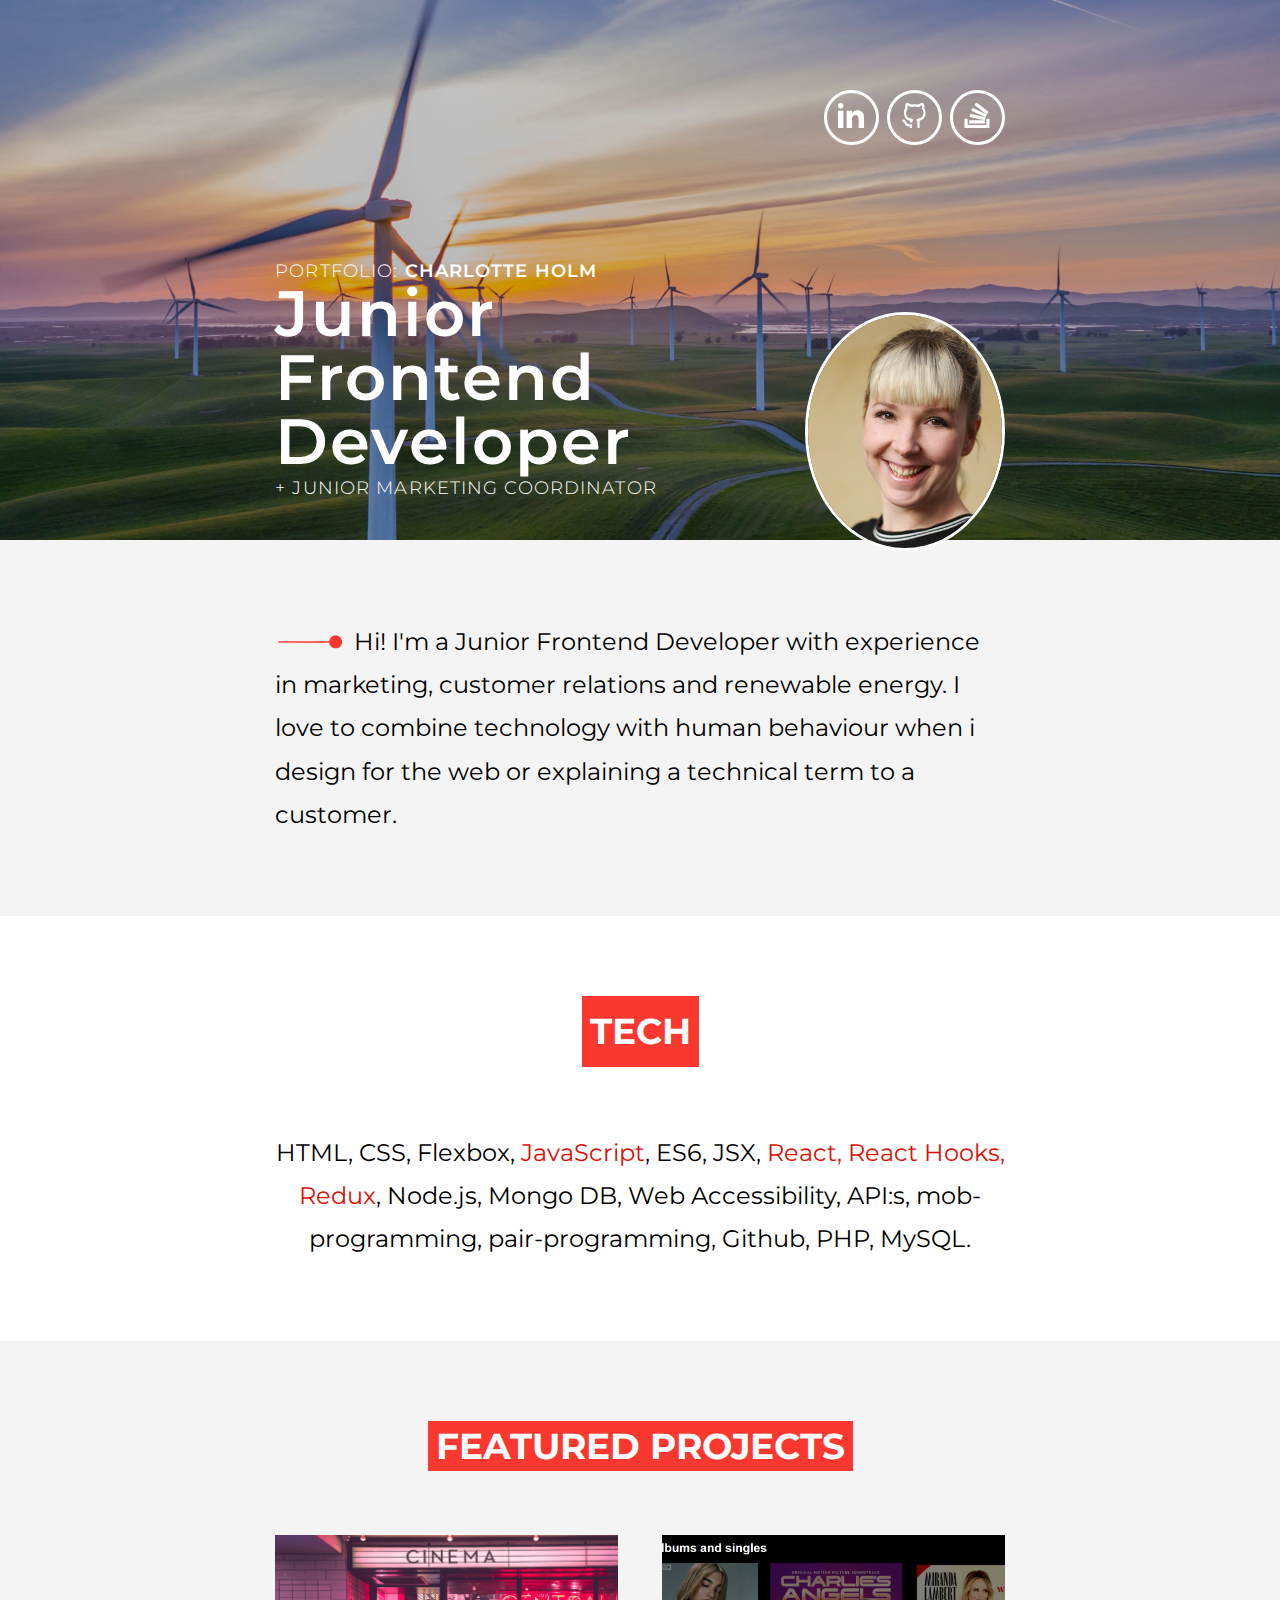
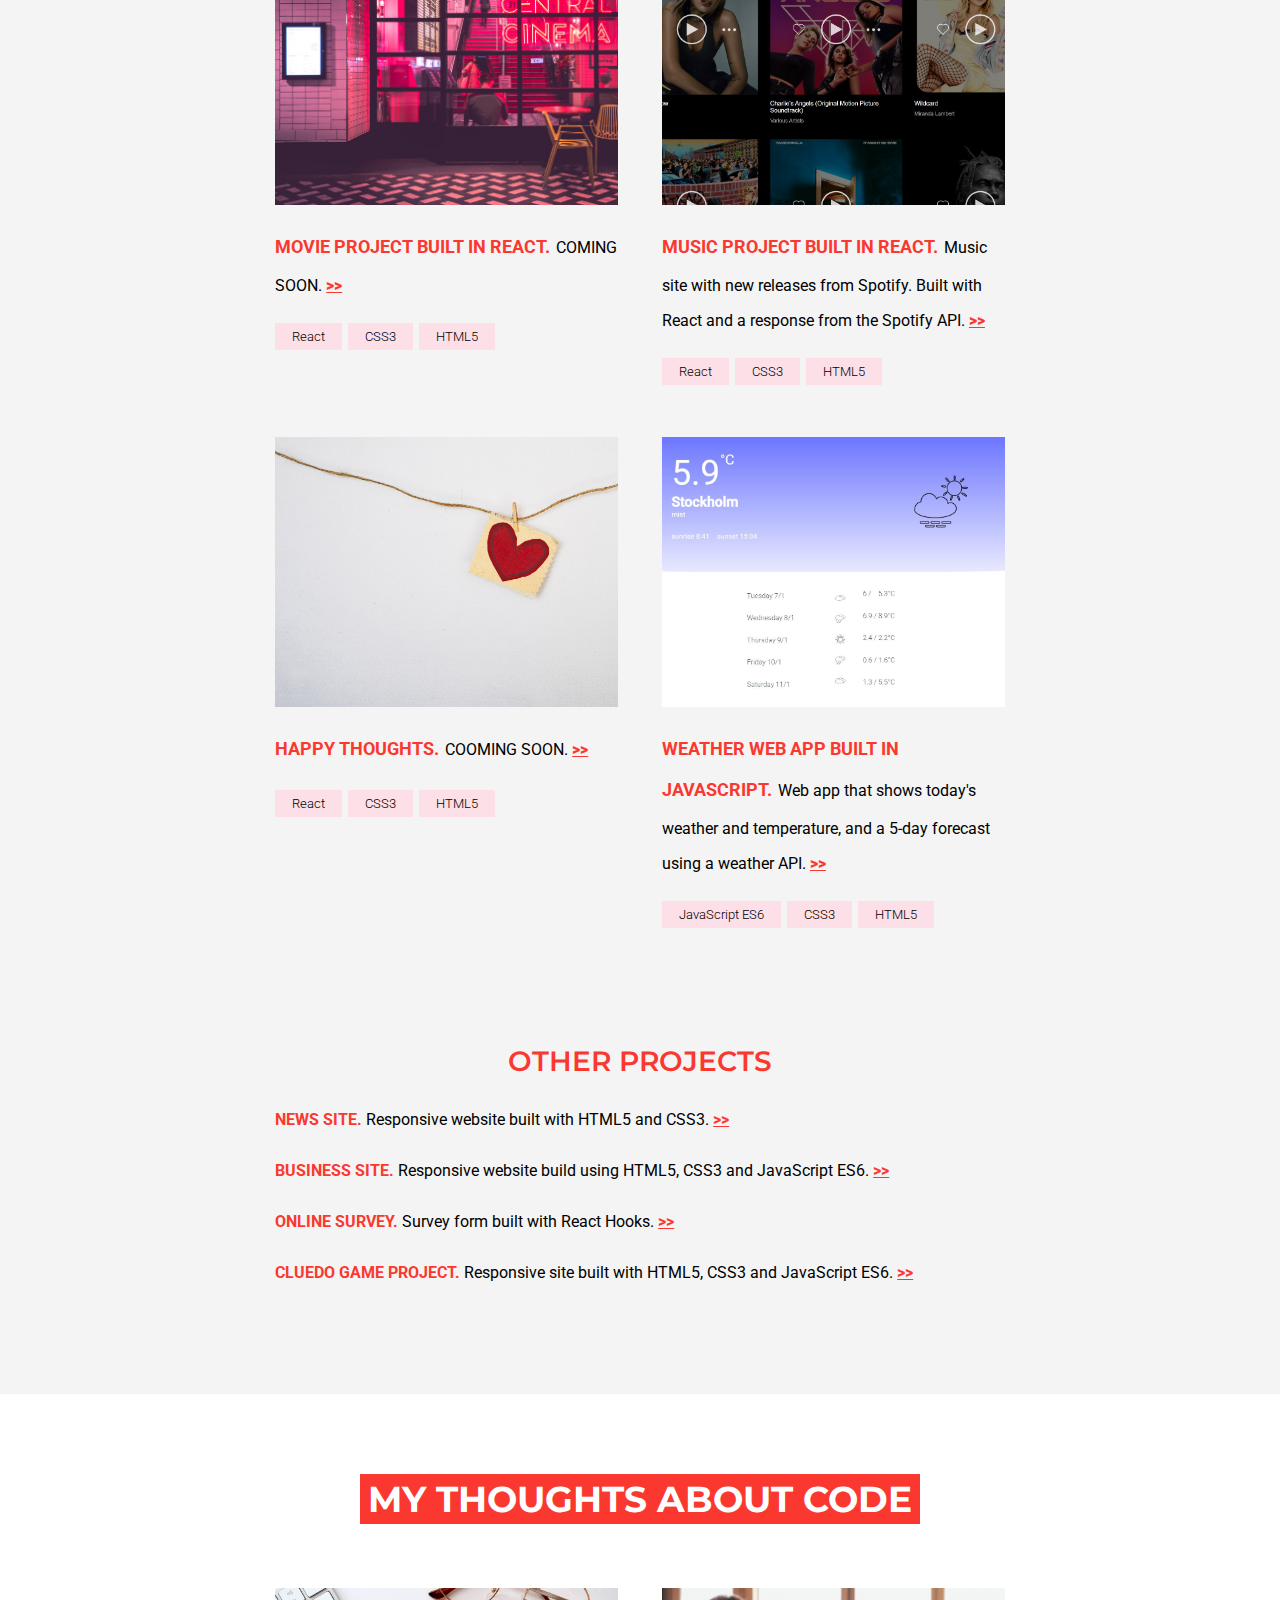
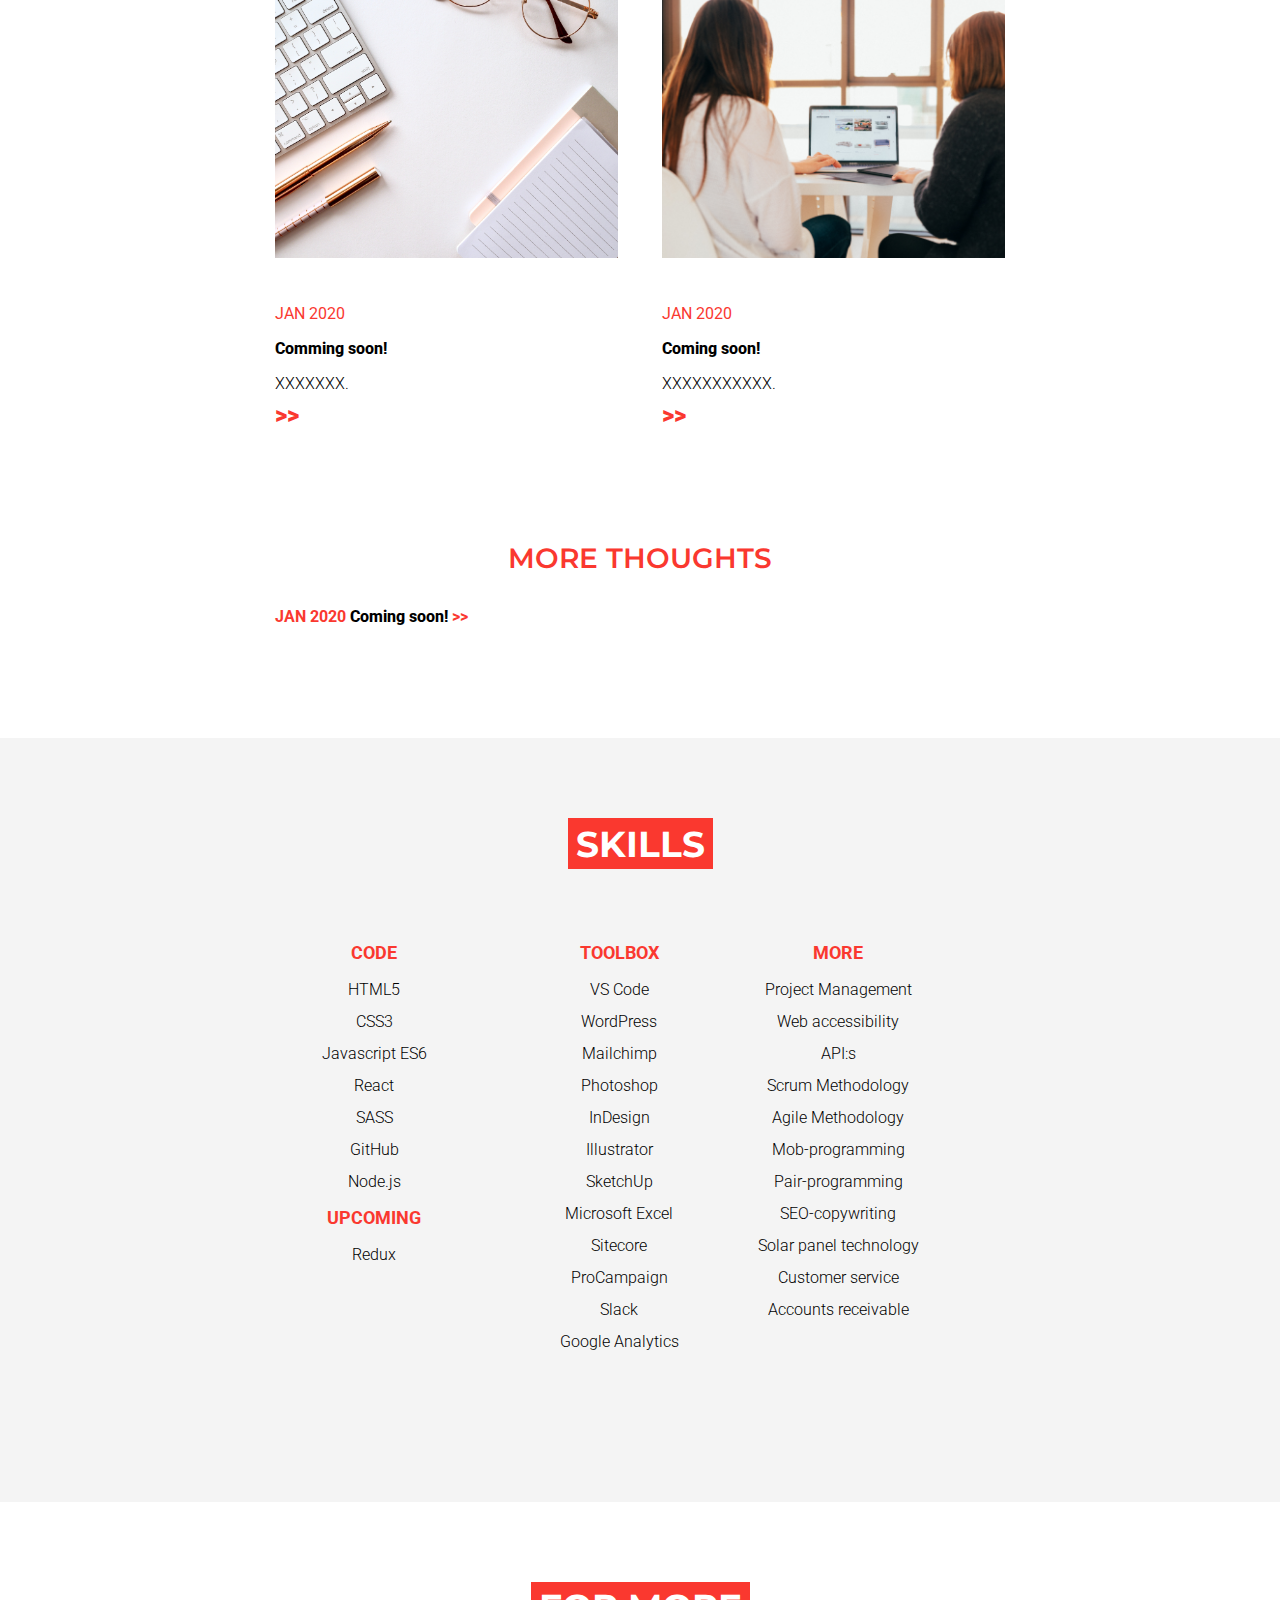
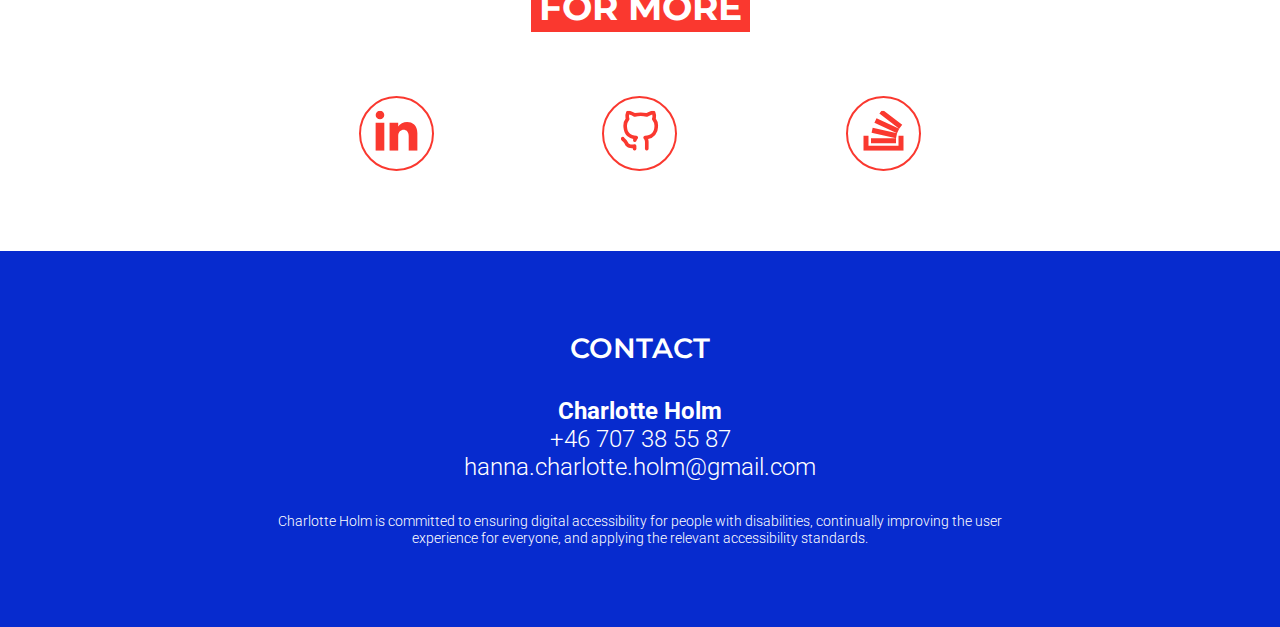
==== code/index.html @ 5b32e606 "Fixed problem with netlify" ====
<!DOCTYPE html>
<html lang="en">

<head>
  <meta charset="UTF-8">
  <meta name="viewport" content="width=device-width, initial-scale=1.0">
  <meta http-equiv="X-UA-Compatible" content="ie=edge">
  <link
    href="https://fonts.googleapis.com/css?family=Montserrat:300,400,500,600,800,900%7CRoboto:300,500,700,900&display=swap"
    rel="stylesheet">
  <link rel="stylesheet" href="style.css">
  <title>Portfolio - Charlotte Holm</title>
</head>

<body>
  <main>
    <header>
      <div class="header_container">
        <div class="links">
          <a href="https://www.linkedin.com/in/charlotte-holm-839053171/" aria-labelledby="linkedin"><svg
              xmlns="http://www.w3.org/2000/svg" width="31.49" height="30.178" viewBox="0 0 31.49 30.178">
              <defs>
                <style>
                  .white {
                    fill: #fff;
                  }
                </style>
              </defs>
              <path class="white"
                d="M6.534,4.28A3.254,3.254,0,1,1,3.28,1,3.267,3.267,0,0,1,6.534,4.28Zm.026,5.9H0V31.178H6.561Zm10.473,0H10.515V31.178h6.52V20.158c0-6.128,7.911-6.629,7.911,0v11.02H31.49V17.885c0-10.339-11.707-9.963-14.457-4.873V10.185Z"
                transform="translate(0 -1)" />
            </svg></a>
          <a href="https://github.com/HannaCharlotteHolm" aria-labelledby="github"><svg xmlns="http://www.w3.org/2000/svg"
              width="35.082" height="37.748" viewBox="0 0 35.082 37.748">
              <defs>
                <style>
                  .white {
                    fill: #fff;
                  }
                </style>
              </defs>
              <path class="white"
                d="M16.166,34.457A1.715,1.715,0,0,0,14.14,32.77c-2.246.412-5.081.474-5.835-1.643a9.79,9.79,0,0,0-3.151-4.143,2.059,2.059,0,0,1-.286-.188,1.715,1.715,0,0,0-1.6-1.107H3.264A1.715,1.715,0,0,0,1.549,27.4c-.007,1.4,1.391,2.295,1.958,2.6a7.618,7.618,0,0,1,1.585,2.332c.625,1.756,2.441,4.419,7.66,4.076,0,.06,0,.117,0,.169l.008.459a1.715,1.715,0,1,0,3.431,0l-.008-.546C16.178,36.159,16.166,35.688,16.166,34.457ZM34.464,8.51c.054-.214.108-.452.155-.72a10.769,10.769,0,0,0-.7-5.649,1.719,1.719,0,0,0-1.056-1C32.252.94,30,.535,25.685,3.29a23.791,23.791,0,0,0-10.9,0C10.492.575,8.249.943,7.644,1.138a1.711,1.711,0,0,0-1.083,1A10.807,10.807,0,0,0,5.869,7.9c.042.219.087.422.134.608A10.754,10.754,0,0,0,3.85,15.073a14.446,14.446,0,0,0,.073,1.581c.573,7.9,5.719,10.265,9.3,11.08-.075.214-.142.444-.2.687a1.716,1.716,0,1,0,3.332.821,2.879,2.879,0,0,1,.8-1.506,1.714,1.714,0,0,0-.936-2.994c-5.925-.677-8.5-3.091-8.884-8.4a11.34,11.34,0,0,1-.058-1.266A7.3,7.3,0,0,1,8.858,10.42a5.184,5.184,0,0,1,.336-.4,1.715,1.715,0,0,0,.322-1.757,5.811,5.811,0,0,1-.266-.953,7.022,7.022,0,0,1,.135-2.771,12.938,12.938,0,0,1,4.143,2.024,1.73,1.73,0,0,0,1.42.228,20.2,20.2,0,0,1,10.589,0,1.725,1.725,0,0,0,1.425-.236,12.989,12.989,0,0,1,4.126-2.042,6.93,6.93,0,0,1,.15,2.707,5.5,5.5,0,0,1-.29,1.042,1.715,1.715,0,0,0,.322,1.757c.132.149.265.31.384.461a7.07,7.07,0,0,1,1.547,4.59,12.073,12.073,0,0,1-.064,1.333c-.378,5.242-2.96,7.657-8.913,8.336a1.715,1.715,0,0,0-.936,3,2.8,2.8,0,0,1,.8,1.558,5.25,5.25,0,0,1,.158,1.405v4c-.017,1.111-.017,1.943-.017,2.325a1.715,1.715,0,1,0,3.431,0c0-.372,0-1.188.017-2.3V30.7a8.374,8.374,0,0,0-.266-2.25,7.3,7.3,0,0,0-.2-.714,11.171,11.171,0,0,0,9.341-11.019,14.917,14.917,0,0,0,.079-1.645A10.516,10.516,0,0,0,34.464,8.51Z"
                transform="translate(-1.549 -0.997)" />
            </svg></a>
          <a href="https://stackexchange.com/users/16780322/charlotte-holm" aria-labelledby="stack"><svg
              xmlns="http://www.w3.org/2000/svg" width="38.889" height="38.889" viewBox="0 0 38.889 38.889">
              <defs>
                <style>
                  .white {
                    fill: #fff;
                  }
                </style>
              </defs>
              <g transform="translate(-10 -10)">
                <path class="white"
                  d="M48.889,34.305V48.889H10V34.305h4.861v9.722H44.028V34.305Zm-31.6,2.433H41.6V41.6H17.294Zm.571-5.262,1.052-4.746,23.73,5.258L41.6,36.734Zm2.754-9.758,2.056-4.4L44.7,27.583l-2.056,4.4Zm27.043,2.008L44.7,27.583,25.421,12.79,27.559,10h2.21Z" />
              </g>
            </svg></a>
        </div>
        <div class="personal_data">
          <div class="personal_data_info">
            <p>Portfolio: <span>Charlotte Holm</span></p>
            <h1>Junior Frontend Developer</h1>
            <p>+ Junior Marketing Coordinator</p>
          </div>
          <img class="profile_image" src="Images/charlotte_profile.jpg" alt="Photo of Charlotte Holm">
        </div>
      </div>
    </header>
    <section class="about_me">
      <div class="about_me_div">
        <p><img src="Images/line-cropped.png" class="icon_line" alt="line before introduction"> Hi! I'm a Junior Frontend Developer with experience in marketing, customer relations and renewable energy. I love to combine technology with human behaviour when i design for the web or explaining a technical term to a customer.
        </p>
      </div>
    </section>
    <section class="tech">
      <div class="tech_div">
        <h2>Tech</h2>
        <p>HTML, CSS, Flexbox,<span> JavaScript</span>, ES6, JSX, <span>React, React Hooks, Redux</span>, Node.js, Mongo DB, Web Accessibility, API:s, mob-programming, pair-programming, Github, PHP, MySQL.</p>
      </div>
    </section>
    <section class="featured_projects">
      <div class="featured_projects_div">
        <h2>Featured Projects</h2>
        <div class="projects_flex">
          <div class="flex_container">
            <img src="Images/movies.jpg" alt="Movie project image" class="featured_img">
            <h4 id="featured_1">MOVIE PROJECT BUILT IN REACT.</h4>
            <p>COMING SOON. <a
                href="https://github.com/HannaCharlotteHolm?tab=repositories" aria-describedby="featured_1"
                target="_blank">>></a>
            </p>
            <div class="featured_projects_tags">
              <p>React</p>
              <p>CSS3</p>
              <p>HTML5</p>
            </div>
          </div>
          <div class="flex_container">
            <img src="Images/music.JPG" alt="Music project image" class="featured_img">
            <h4 id="featured_2">MUSIC PROJECT BUILT IN REACT.</h4>
            <p>Music site with new releases from Spotify. Built with React and a response from the Spotify API. <a
                href="https://github.com/HannaCharlotteHolm/project-music-releases" aria-describedby="featured_2"
                target="_blank">>></a>
            </p>
            <div class="featured_projects_tags">
              <p>React</p>
              <p>CSS3</p>
              <p>HTML5</p>
            </div>
          </div>
          <div class="flex_container">
            <img src="Images/happy.jpg" alt="Happy Thoughts project image" class="featured_img">
            <h4 id="featured_3">HAPPY THOUGHTS.</h4>
            <p>COOMING SOON. <a
                href="https://github.com/HannaCharlotteHolm?tab=repositories" aria-describedby="featured_3"
                target="_blank">>></a>
            </p>
            <div class="featured_projects_tags">
              <p>React</p>
              <p>CSS3</p>
              <p>HTML5</p>
            </div>
          </div>
          <div class="flex_container">
            <img src="Images/weather.JPG" alt="Weather web app image" class="featured_img">
            <h4 id="featured_4">WEATHER WEB APP BUILT IN JAVASCRIPT.</h4>
            <p>Web app that shows today's weather and temperature, and a 5-day forecast using a weather API. <a
                href="https://github.com/HannaCharlotteHolm/project-weather-app" aria-describedby="featured_4"
                target="_blank">>></a>
            </p>
            <div class="featured_projects_tags">
              <p>JavaScript ES6</p>
              <p>CSS3</p>
              <p>HTML5</p>
            </div>
          </div>
        </div>
        <h3>Other Projects</h3>
        <p class="other_projects_paragraph" id="other_projects_1"><span>NEWS SITE.</span> Responsive website built with
          HTML5 and CSS3. <a href="https://github.com/HannaCharlotteHolm/project-2" aria-describedby="other_projects_1"
            target="_blank">>></a></p>
        <p class="other_projects_paragraph" id="other_projects_2"><span>BUSINESS SITE.</span> Responsive website build
          using HTML5, CSS3 and JavaScript ES6. <a href="https://github.com/HannaCharlotteHolm/project-3"
            aria-describedby="other_projects_2" target="_blank">>></a>
        </p>
        <p class="other_projects_paragraph" id="other_projects_3"><span>ONLINE SURVEY.</span> Survey form built with
          React Hooks. <a href="https://github.com/HannaCharlotteHolm/project-survey" aria-describedby="other_projects_3"
            target="_blank">>></a></p>
        <p class="other_projects_paragraph" id="other_projects_4"><span>CLUEDO GAME PROJECT.</span> Responsive site
          built with HTML5, CSS3 and JavaScript ES6. <a href="https://github.com/HannaCharlotteHolm/project-cluedo"
            aria-describedby="other_projects_4" target="_blank">>></a></p>
      </div>
    </section>
    <section class="my_thoughts">
      <div class="my_thoughts_div">
        <h2>My thoughts <span>about code</span></h2>
        <div class="projects_flex">
          <div class="flex_container">
            <img src="Images/article1.jpg" alt="Computer and notebook" class="thoughts_img">
            <p class="date">JAN 2020</p>
            <p class="title" id="more">Comming soon!</p>
            <p class="text">XXXXXXX.</p>
            <a href="https://www.linkedin.com/in/charlotte-holm-839053171/detail/recent-activity/shares/"
              aria-describedby="more" target="_blank">>></a>
          </div>
          <div class="flex_container">
            <img src="Images/article2.jpg" alt="Two people pair programming" class="thoughts_img">
            <p class="date">JAN 2020</p>
            <p class="title" id="more2">Coming soon!
              <p class="text">XXXXXXXXXXX.</p>
              <a href="https://www.linkedin.com/in/charlotte-holm-839053171/detail/recent-activity/shares/"
                aria-describedby="more2" target="_blank">>></a>
          </div>
        </div>
        <h3>More Thoughts</h3>
        <p class="other_projects_paragraph more_thoughts_p" id="more_thoughts_1"><span>JAN 2020</span> Coming soon! <a
            href="#"
            aria-haspopup="true" aria-describedby="more_thoughts_1" target="_blank">>></a></p>
      </div>
    </section>
    <section class="skills">
      <div class="skills_div">
        <h2>Skills</h2>
        <div class="skills_flex_container">
          <div class="skills_flex_container_left">
            <div>
              <h4>
                Code
              </h4>
              <p>HTML5</p>
              <p>CSS3</p>
              <p>Javascript ES6</p>
              <p>React</p>
              <p>SASS</p>
              <p>GitHub</p>
              <p>Node.js</p>
            </div>
            <div>
              <h4>
                Upcoming
              </h4>
              <p>Redux</p>
            </div>
          </div>
          <div class="skills_flex_container_right">
            <div class="skills_third_column">
              <h4>
                Toolbox
              </h4>
              <p>VS Code</p>
              <p>WordPress</p>
              <p>Mailchimp</p>
              <p>Photoshop</p>
              <p>InDesign</p>
              <p>Illustrator</p>
              <p>SketchUp</p>
              <p>Microsoft Excel</p>
              <p>Sitecore</p>
              <p>ProCampaign</p>
              <p>Slack</p>
              <p>Google Analytics</p>
            </div>

            <div>
              <h4>
                More
              </h4>
              <p>Project Management</p>
              <p>Web accessibility</p>
              <p>API:s</p>
              <p>Scrum Methodology</p>
              <p>Agile Methodology</p>
              <p>Mob-programming</p>
              <p>Pair-programming</p>
              <p>SEO-copywriting</p>
              <p>Solar panel technology</p>
              <p>Customer service</p>
              <p>Accounts receivable</p>
            </div>
          </div>
        </div>
      </div>
    </section>
    <section class="for_more">
      <div class="for_more_div">
        <h2>For more</h2>
        <div class="for_me_links">
          <a href="https://www.linkedin.com/in/charlotte-holm-839053171/" aria-labelledby="linkedin"><svg
              class="for_me_svg" xmlns="http://www.w3.org/2000/svg" width="31.49" height="30.178"
              viewBox="0 0 31.49 30.178">
              <defs>
                <style>
                  .a {
                    fill: #fa382f;
                  }
                </style>
              </defs>
              <path class="a"
                d="M6.534,4.28A3.254,3.254,0,1,1,3.28,1,3.267,3.267,0,0,1,6.534,4.28Zm.026,5.9H0V31.178H6.561Zm10.473,0H10.515V31.178h6.52V20.158c0-6.128,7.911-6.629,7.911,0v11.02H31.49V17.885c0-10.339-11.707-9.963-14.457-4.873V10.185Z"
                transform="translate(0 -1)" />
            </svg></a>
          <a href="https://github.com/HannaCharlotteHolm" aria-labelledby="github"><svg class="for_me_svg"
              xmlns="http://www.w3.org/2000/svg" width="35.082" height="37.748" viewBox="0 0 35.082 37.748">
              <defs>
                <style>
                  .a {
                    fill: #fa382f;
                  }
                </style>
              </defs>
              <path class="a"
                d="M16.166,34.457A1.715,1.715,0,0,0,14.14,32.77c-2.246.412-5.081.474-5.835-1.643a9.79,9.79,0,0,0-3.151-4.143,2.059,2.059,0,0,1-.286-.188,1.715,1.715,0,0,0-1.6-1.107H3.264A1.715,1.715,0,0,0,1.549,27.4c-.007,1.4,1.391,2.295,1.958,2.6a7.618,7.618,0,0,1,1.585,2.332c.625,1.756,2.441,4.419,7.66,4.076,0,.06,0,.117,0,.169l.008.459a1.715,1.715,0,1,0,3.431,0l-.008-.546C16.178,36.159,16.166,35.688,16.166,34.457ZM34.464,8.51c.054-.214.108-.452.155-.72a10.769,10.769,0,0,0-.7-5.649,1.719,1.719,0,0,0-1.056-1C32.252.94,30,.535,25.685,3.29a23.791,23.791,0,0,0-10.9,0C10.492.575,8.249.943,7.644,1.138a1.711,1.711,0,0,0-1.083,1A10.807,10.807,0,0,0,5.869,7.9c.042.219.087.422.134.608A10.754,10.754,0,0,0,3.85,15.073a14.446,14.446,0,0,0,.073,1.581c.573,7.9,5.719,10.265,9.3,11.08-.075.214-.142.444-.2.687a1.716,1.716,0,1,0,3.332.821,2.879,2.879,0,0,1,.8-1.506,1.714,1.714,0,0,0-.936-2.994c-5.925-.677-8.5-3.091-8.884-8.4a11.34,11.34,0,0,1-.058-1.266A7.3,7.3,0,0,1,8.858,10.42a5.184,5.184,0,0,1,.336-.4,1.715,1.715,0,0,0,.322-1.757,5.811,5.811,0,0,1-.266-.953,7.022,7.022,0,0,1,.135-2.771,12.938,12.938,0,0,1,4.143,2.024,1.73,1.73,0,0,0,1.42.228,20.2,20.2,0,0,1,10.589,0,1.725,1.725,0,0,0,1.425-.236,12.989,12.989,0,0,1,4.126-2.042,6.93,6.93,0,0,1,.15,2.707,5.5,5.5,0,0,1-.29,1.042,1.715,1.715,0,0,0,.322,1.757c.132.149.265.31.384.461a7.07,7.07,0,0,1,1.547,4.59,12.073,12.073,0,0,1-.064,1.333c-.378,5.242-2.96,7.657-8.913,8.336a1.715,1.715,0,0,0-.936,3,2.8,2.8,0,0,1,.8,1.558,5.25,5.25,0,0,1,.158,1.405v4c-.017,1.111-.017,1.943-.017,2.325a1.715,1.715,0,1,0,3.431,0c0-.372,0-1.188.017-2.3V30.7a8.374,8.374,0,0,0-.266-2.25,7.3,7.3,0,0,0-.2-.714,11.171,11.171,0,0,0,9.341-11.019,14.917,14.917,0,0,0,.079-1.645A10.516,10.516,0,0,0,34.464,8.51Z"
                transform="translate(-1.549 -0.997)" />
            </svg></a>
          <a href="https://stackexchange.com/users/16780322/charlotte-holm" aria-labelledby="stack"><svg
              class="for_me_svg" xmlns="http://www.w3.org/2000/svg" width="38.889" height="38.889"
              viewBox="0 0 38.889 38.889">
              <defs>
                <style>
                  .a {
                    fill: #fa382f;
                  }
                </style>
              </defs>
              <g transform="translate(-10 -10)">
                <path class="a"
                  d="M48.889,34.305V48.889H10V34.305h4.861v9.722H44.028V34.305Zm-31.6,2.433H41.6V41.6H17.294Zm.571-5.262,1.052-4.746,23.73,5.258L41.6,36.734Zm2.754-9.758,2.056-4.4L44.7,27.583l-2.056,4.4Zm27.043,2.008L44.7,27.583,25.421,12.79,27.559,10h2.21Z" />
              </g>
            </svg></a>
        </div>
      </div>
    </section>
    <section class="contact">
      <div class="contact_div">
        <h3>Contact</h3>
        <div class="contacts">
          <p>Charlotte Holm</p>
          <a href="tel:+46 707 38 55 87" aria-describedby="phone">+46 707 38 55 87</a>
          <a href="mailto:hanna.charlotte.holm@gmail.com" aria-describedby="email">hanna.charlotte.holm@gmail.com</a>
          <p>Charlotte Holm is committed to ensuring digital accessibility for people with disabilities,
            continually improving the user experience for everyone, and applying the relevant accessibility standards.
          </p>
        </div>
      </div>
    </section>
  </main>
  <div class="aria">
    <div id="linkedin">LinkedIn</div>
    <div id="stack">Stack Overflow</div>
    <div id="github">GitHub</div>
    <div id="phone">Call</div>
    <div id="email">Send an e-mail</div>
  </div>
</body>

</html>
---- code/style.css ----
/* MAIN SETTINGS */
* {
    -webkit-box-sizing: border-box;
    box-sizing: border-box;
    margin: 0;
    padding: 0;
  }
  
  body {
    font-size: 16px;
  }
  
  h1 {
    width: 60%;
    letter-spacing: 2px;
    line-height: 2rem;
    font-size: 2rem;
    padding-bottom: 0.3rem;
  }
  
  h2 {
    color: #fff;
    background: #fa382f;
    display: table;
    text-transform: uppercase;
    font-family: "Montserrat", sans-serif;
    padding: 0.2rem 0.5rem;
  }
  
  h2 span {
    display: none;
  }
  
  h2,
  h3 {
    margin: 0 auto;
    letter-spacing: 0;
  }
  
  h3 {
    font-weight: 600;
    font-family: "Montserrat", sans-serif;
    display: table;
    padding-bottom: 2rem;
  }
  
  h3,
  h4 {
    color: #fa382f;
    text-transform: uppercase;
  }
  
  h4 {
    font-family: "Roboto", sans-serif;
    font-size: 1.1rem;
    font-weight: 700;
    line-height: 41px;
    display: inline;
  }
  
  a:focus {
    border: solid 3px #db1006;
    outline: solid 3px #db1006;
  }
  
  /* MAIN CONTENT */
  main {
    margin: 0 auto;
  }
  
  .aria {
    display: none;
  }
  
  /* HEADER */
  
  header {
    background-image: -webkit-gradient(
        linear,
        left top,
        left bottom,
        from(rgba(0, 0, 0, 0.2)),
        to(rgba(0, 0, 0, 0.2))
      ),
      url(Images/header_image.jpg);
    background-image: linear-gradient(rgba(0, 0, 0, 0.2), rgba(0, 0, 0, 0.2)),
      url(Images/header_image.jpg);
    background-size: cover;
    background-position: center;
    height: 60vh;
    color: #fff;
    font-family: "Montserrat", sans-serif;
    padding: 0 2rem 0 2rem;
  }
  
  .header_container {
    width: 100%;
    height: 100%;
    display: -webkit-box;
    display: -ms-flexbox;
    display: flex;
    -webkit-box-orient: vertical;
    -webkit-box-direction: normal;
    -ms-flex-direction: column;
    flex-direction: column;
    -ms-flex-pack: distribute;
    justify-content: space-around;
  }
  
  .personal_data {
    display: -webkit-box;
    display: -ms-flexbox;
    display: flex;
    -webkit-box-orient: horizontal;
    -webkit-box-direction: normal;
    -ms-flex-direction: row;
    flex-direction: row;
    -webkit-box-pack: justify;
    -ms-flex-pack: justify;
    justify-content: space-between;
    margin-top: 2rem;
    -ms-flex-wrap: wrap;
    flex-wrap: wrap;
    font-family: "Montserrat", sans-serif;
    -ms-flex-item-align: center;
    align-self: center;
  }
  
  .personal_data h1 {
    font-weight: 600;
  }
  
  .personal_data p {
    text-transform: uppercase;
    font-size: 0.8rem;
    font-weight: 300;
    letter-spacing: 1.12px;
  }
  
  .personal_data span {
    font-weight: 600;
  }
  
  .links {
    display: -webkit-box;
    display: -ms-flexbox;
    display: flex;
    -webkit-box-pack: end;
    -ms-flex-pack: end;
    justify-content: flex-end;
    margin-top: 3rem;
  }
  
  .links a {
    width: 55px;
    height: 55px;
    border: 3px solid #fff;
    border-radius: 50%;
    display: inline-block;
    margin-left: 0.5rem;
    background: transparent;
  }
  
  svg {
    width: 30px;
    height: 30px;
    display: block;
    margin: 0 auto;
    padding-top: 5px;
    background: transparent;
    -webkit-transform: translateY(17%);
    transform: translateY(17%);
  }
  
  .profile_image {
    border-radius: 50%;
    border: 3px solid #fff;
    width: 150px;
    margin-left: auto;
    position: relative;
    bottom: -1.8rem;
    object-fit: cover;
  }
  
  /* ABOUT ME */
  
  .about_me,
  .tech {
    line-height: 1.8;
  }
  
  .about_me,
  .featured_projects,
  .skills,
  .contact {
    width: 100%;
    background: #f4f4f4;
    padding: 5rem 0;
  }
  
  .about_me_div,
  .tech_div,
  .featured_projects_div,
  .my_thoughts_div,
  .skills_div,
  .for_more_div,
  .contact_div {
    width: 85%;
    margin: 0 auto;
    font-family: "Montserrat", sans-serif;
    font-size: 1rem;
    font-weight: 400;
    background: #f4f4f4;
  }
  
  .icon_line {
    width: 20%;
  }
  
  /* TECH */
  
  .tech,
  .my_thoughts,
  .for_more,
  .contact {
    width: 100%;
    padding: 5rem 0;
  }
  
  .tech_div,
  .my_thoughts_div,
  .for_more_div {
    background: #fff;
    text-align: center;
  }
  
  .tech_div p {
    padding-top: 4rem;
  }
  
  .tech_div p span {
    color: #db1006;
  }
  
  /* PROJECTS */
  
  .projects_flex {
    display: -webkit-box;
    display: -ms-flexbox;
    display: flex;
    padding-top: 4rem;
    padding-bottom: 4rem;
    -webkit-box-orient: vertical;
    -webkit-box-direction: normal;
    -ms-flex-direction: column;
    flex-direction: column;
    -ms-flex-wrap: wrap;
    flex-wrap: wrap;
  }
  
  .flex_container {
    width: 100%;
    margin-bottom: 3rem;
    text-align: left;
    font-family: "Roboto", sans-serif;
  }
  
  .flex_container a {
    color: #fa382f;
    font-weight: 900;
  }
  
  .flex_container p {
    font-size: 1.1rem;
    line-height: 35px;
    display: inline;
  }
  
  .featured_img {
    width: 100%;
    height: 30vh;
    margin-bottom: 1rem;
    object-fit: cover;
  }
  
  .featured_projects_tags {
    margin-top: 1rem;
  }
  
  .featured_projects_tags p {
    background: #fddfe7;
    border: 1px solid #fddfe7;
    font-size: 0.5rem;
    font-weight: 300;
    padding: 0.2rem 0.8rem;
  }
  
  .other_projects_paragraph {
    font-size: 0.8rem;
    padding-bottom: 2rem;
    text-align: left;
    font-family: "Roboto", sans-serif;
  }
  
  .other_projects_paragraph span {
    font-family: "Roboto", sans-serif;
    font-weight: 700;
    color: #fa382f;
    text-transform: uppercase;
  }
  
  .other_projects_paragraph a {
    text-decoration: underline;
    color: #fa382f;
    font-weight: 700;
  }
  
  /* MY THOUGHTS */
  
  .my_thoughts_div p {
    display: block;
  }
  
  .my_thoughts_div a {
    text-decoration: none;
  }
  
  .date {
    font-weight: 400;
    color: #fa382f;
    padding-top: 2rem;
  }
  
  .title {
    font-weight: 800;
  }
  
  .text {
    font-weight: 300;
  }
  
  .more_thoughts_p {
    font-weight: 800;
  }
  
  .thoughts_img {
    width: 100%;
    height: 30vh;
    object-fit: cover;
  }
  
  /* SKILLS */
  
  .skills_flex_container {
    display: -webkit-box;
    display: -ms-flexbox;
    display: flex;
    -ms-flex-pack: distribute;
    justify-content: space-around;
    margin-top: 4rem;
    font-family: "Roboto", sans-serif;
    text-align: center;
    line-height: 2rem;
    font-weight: 300;
    width: 100%;
  }
  
  .skills_flex_container p {
    font-size: 1rem;
  }
  
  .skills_flex_container_left {
    display: -webkit-box;
    display: -ms-flexbox;
    display: flex;
    -webkit-box-orient: vertical;
    -webkit-box-direction: normal;
    -ms-flex-direction: column;
    flex-direction: column;
  }
  
  .skills_flex_container_right {
    width: 60%;
    display: -webkit-box;
    display: -ms-flexbox;
    display: flex;
    -webkit-box-orient: vertical;
    -webkit-box-direction: normal;
    -ms-flex-direction: column;
    flex-direction: column;
    -webkit-box-pack: justify;
    -ms-flex-pack: justify;
    justify-content: space-between;
  }
  
  .skills_third_column {
    margin-bottom: 4rem;
  }
  
  /* FOR ME */
  
  .for_me_links {
    display: -webkit-box;
    display: -ms-flexbox;
    display: flex;
    -ms-flex-pack: distribute;
    justify-content: space-around;
    -ms-flex-line-pack: center;
    align-content: center;
    margin-top: 4rem;
  }
  
  .for_me_links a {
    width: 75px;
    height: 75px;
    border: 2px solid #fa382f;
    border-radius: 50%;
    display: inline-block;
    text-align: center;
    background: transparent;
  }
  
  .for_me_svg {
    width: 45px;
    height: 45px;
    -webkit-transform: translateY(17%);
    transform: translateY(17%);
  }
  
  /* CONTACT */
  
  .contact {
    background: #072bce;
    color: #fff;
  }
  
  .contact h3 {
    color: #fff;
  }
  
  .contact_div {
    background: #072bce;
  }
  
  .contacts {
    text-align: center;
    font-family: "Roboto", sans-serif;
    font-weight: 300;
    text-decoration: none;
  }
  
  .contacts p {
    font-weight: 700;
  }
  
  .contacts p:last-child {
    font-weight: 300;
    font-size: 0.9rem;
    padding-top: 2rem;
  }
  
  .contacts a {
    color: #fff;
    text-decoration: none;
    display: block;
  }
  
  /*** MEDIA QUERIES***/
  
  @media (max-width: 400px) {
    .profile_image {
      height: 150px;
    }
  }
  
  @media (min-width: 550px) {
    .header_container {
      width: 70%;
      margin: 0 auto;
    }
  
    .about_me_div,
    .tech_div,
    .my_thoughts_div,
    .featured_projects_div,
    .skills_div,
    .for_more_div,
    .contact_div {
      width: 63%;
      margin: 0 auto;
    }
  }
  
  @media (min-width: 750px) {
    h1 {
      font-size: 3rem;
      line-height: 3rem;
    }
  
    .header_container {
      width: 60%;
      margin: 0 auto;
    }
  
    .profile_image {
      width: 150px;
      bottom: -2rem;
    }
  
    .personal_data {
      font-size: 1.5rem;
    }
  
    .personal_data p {
      font-size: 1.1rem;
    }
  
    .about_me_div,
    .tech_div,
    .featured_projects_div,
    .my_thoughts_div,
    .skills_div,
    .for_more_div,
    .contact_div {
      width: 57%;
      margin: 0 auto;
      font-size: 1.5rem;
    }
  
    .featured_projects_tags p {
      padding: 0.3rem 1rem;
    }
  
    .icon_line {
      width: 15%;
    }
  
    .other_projects_paragraph {
      font-size: 0.9rem;
    }
  }
  
  @media (min-width: 950px) {
    .projects_flex {
      -webkit-box-orient: horizontal;
      -webkit-box-direction: normal;
      -ms-flex-direction: row;
      flex-direction: row;
      -webkit-box-pack: justify;
      -ms-flex-pack: justify;
      justify-content: space-between;
    }
  
    .flex_container {
      width: 47%;
    }
  
    .flex_container p {
      font-size: 1rem;
    }
  
    .other_projects_paragraph {
      font-size: 1rem;
    }
  
    .featured_projects_tags p {
      padding: 0.3rem 1rem;
      font-size: 0.8rem;
    }
  
    .personal_data {
      font-size: 1.5rem;
      -ms-flex-wrap: nowrap;
      flex-wrap: nowrap;
    }
  
    .profile_image {
      width: 200px;
      bottom: -3rem;
    }
  
    .skills_flex_container_right {
      display: -webkit-box;
      display: -ms-flexbox;
      display: flex;
      -webkit-box-orient: horizontal;
      -webkit-box-direction: normal;
      -ms-flex-direction: row;
      flex-direction: row;
      -ms-flex-pack: distribute;
      justify-content: space-around;
    }
  }
  
  @media (min-width: 1200px) {
    h1 {
      font-size: 4rem;
      line-height: 4rem;
    }
  
    h2 span {
      display: inline;
    }
  
    .icon_line {
      width: 10%;
    }
  }
  
  @media (min-width: 1750px) {
    .about_me_div,
    .tech_div,
    .featured_projects_div,
    .my_thoughts_div,
    .skills_div,
    .for_more_div,
    .contact_div {
      width: 56%;
      margin: 0 auto;
      text-align: center;
      letter-spacing: 0;
    }
  
    .profile_image {
      width: 300px;
    }
  }
  
  @media (min-height: 950px) {
    .profile_image {
      bottom: -4.5rem;
    }
  }
  
  @media (min-height: 1100px) {
    .profile_image {
      bottom: -6rem;
    }
  }
  
  /** AND MEDIA QUERIES ADDING HEIGHT **/
  
  @media (orientation: landscape) {
    .profile_image {
      bottom: 5rem;
    }
  }
  
  @media (orientation: landscape) and (max-height: 549px) {
    .links {
      visibility: hidden;
    }
  }
  
  @media (orientation: landscape) and (min-height: 550px) {
    .profile_image {
      bottom: -3.3rem;
    }
  }
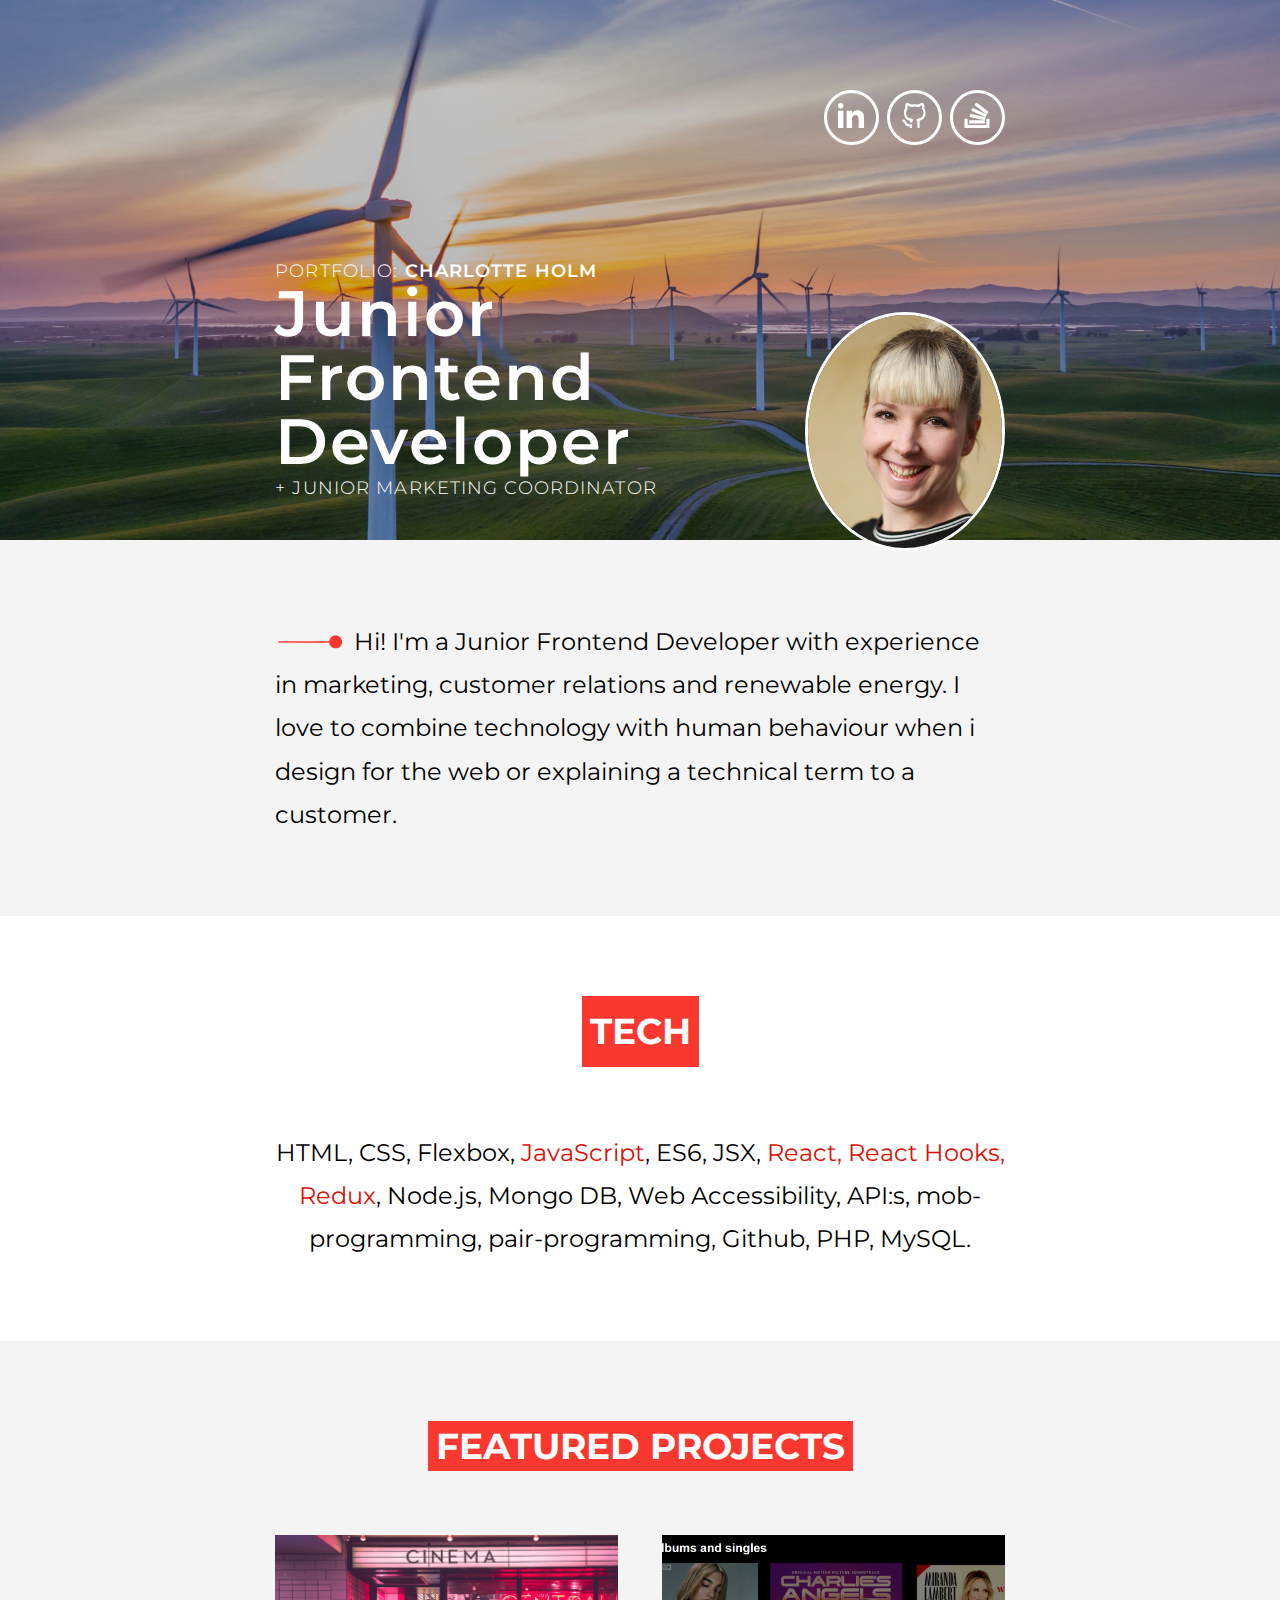
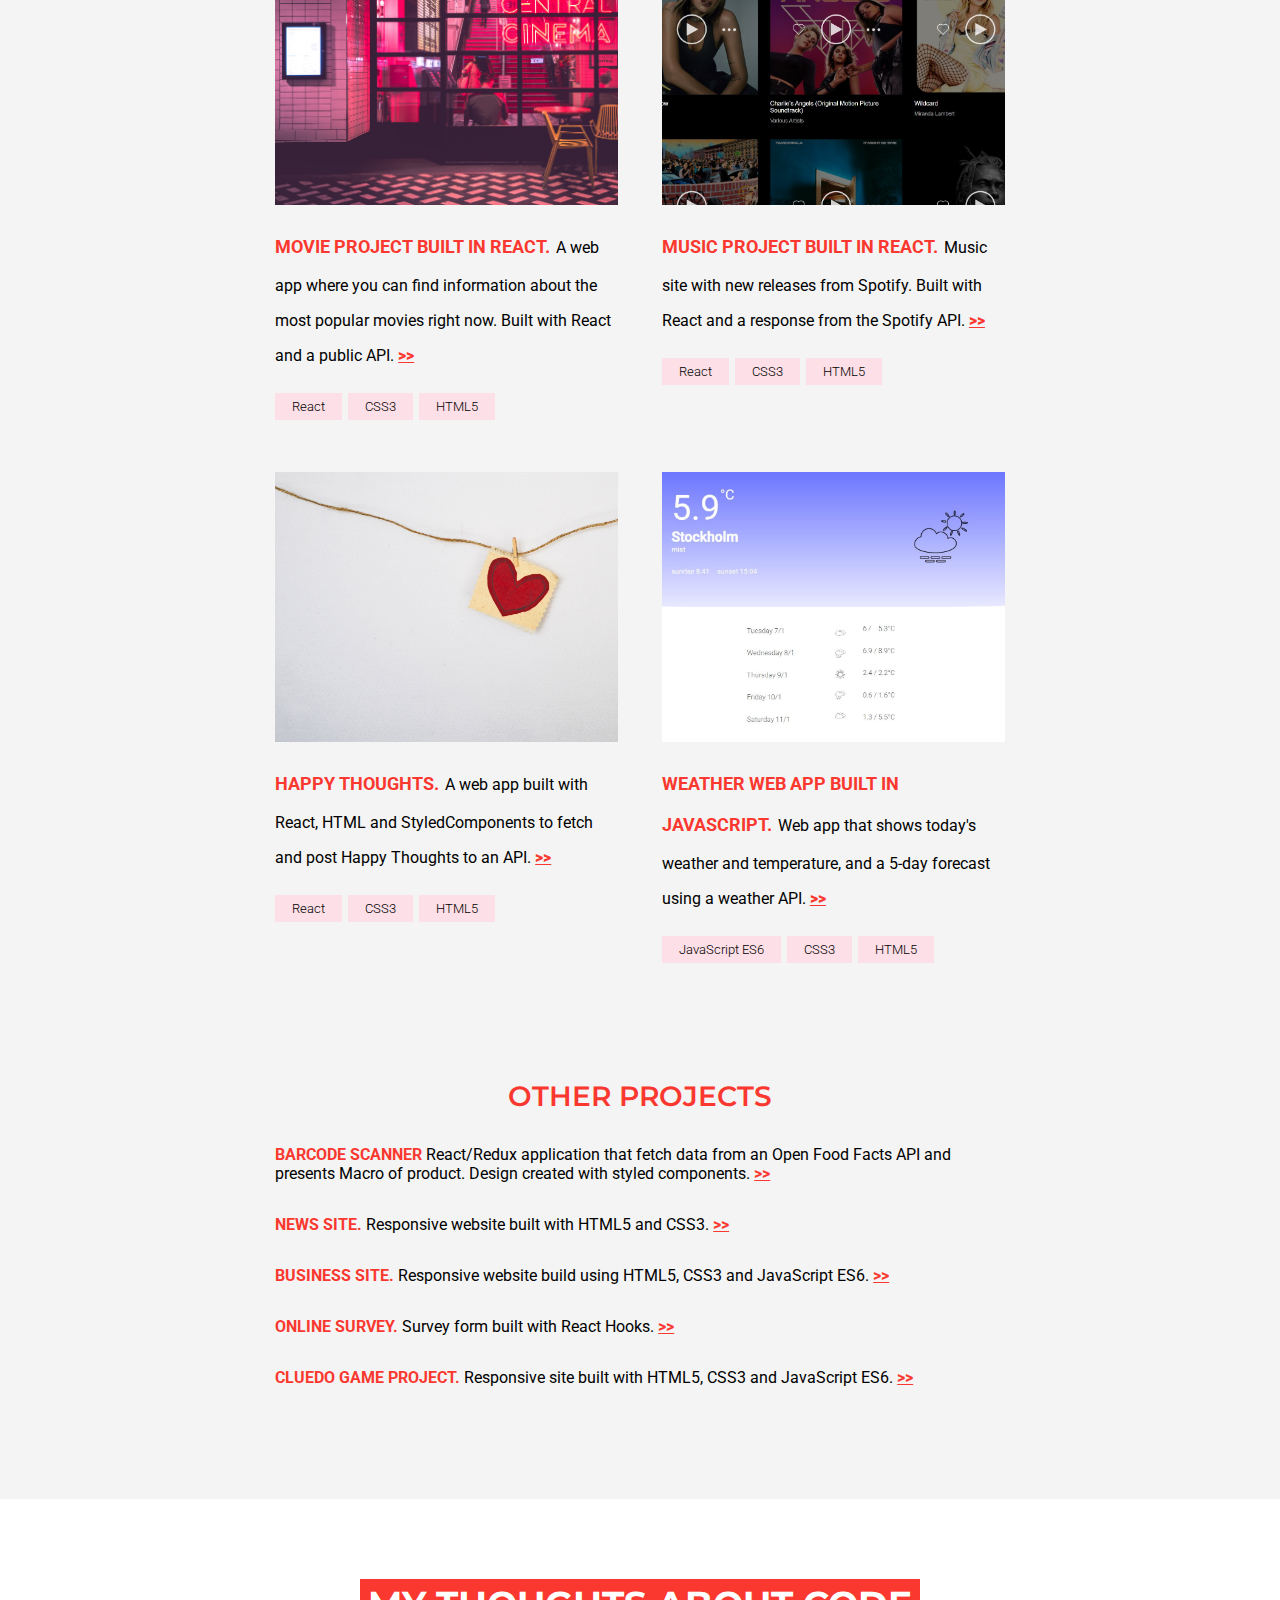
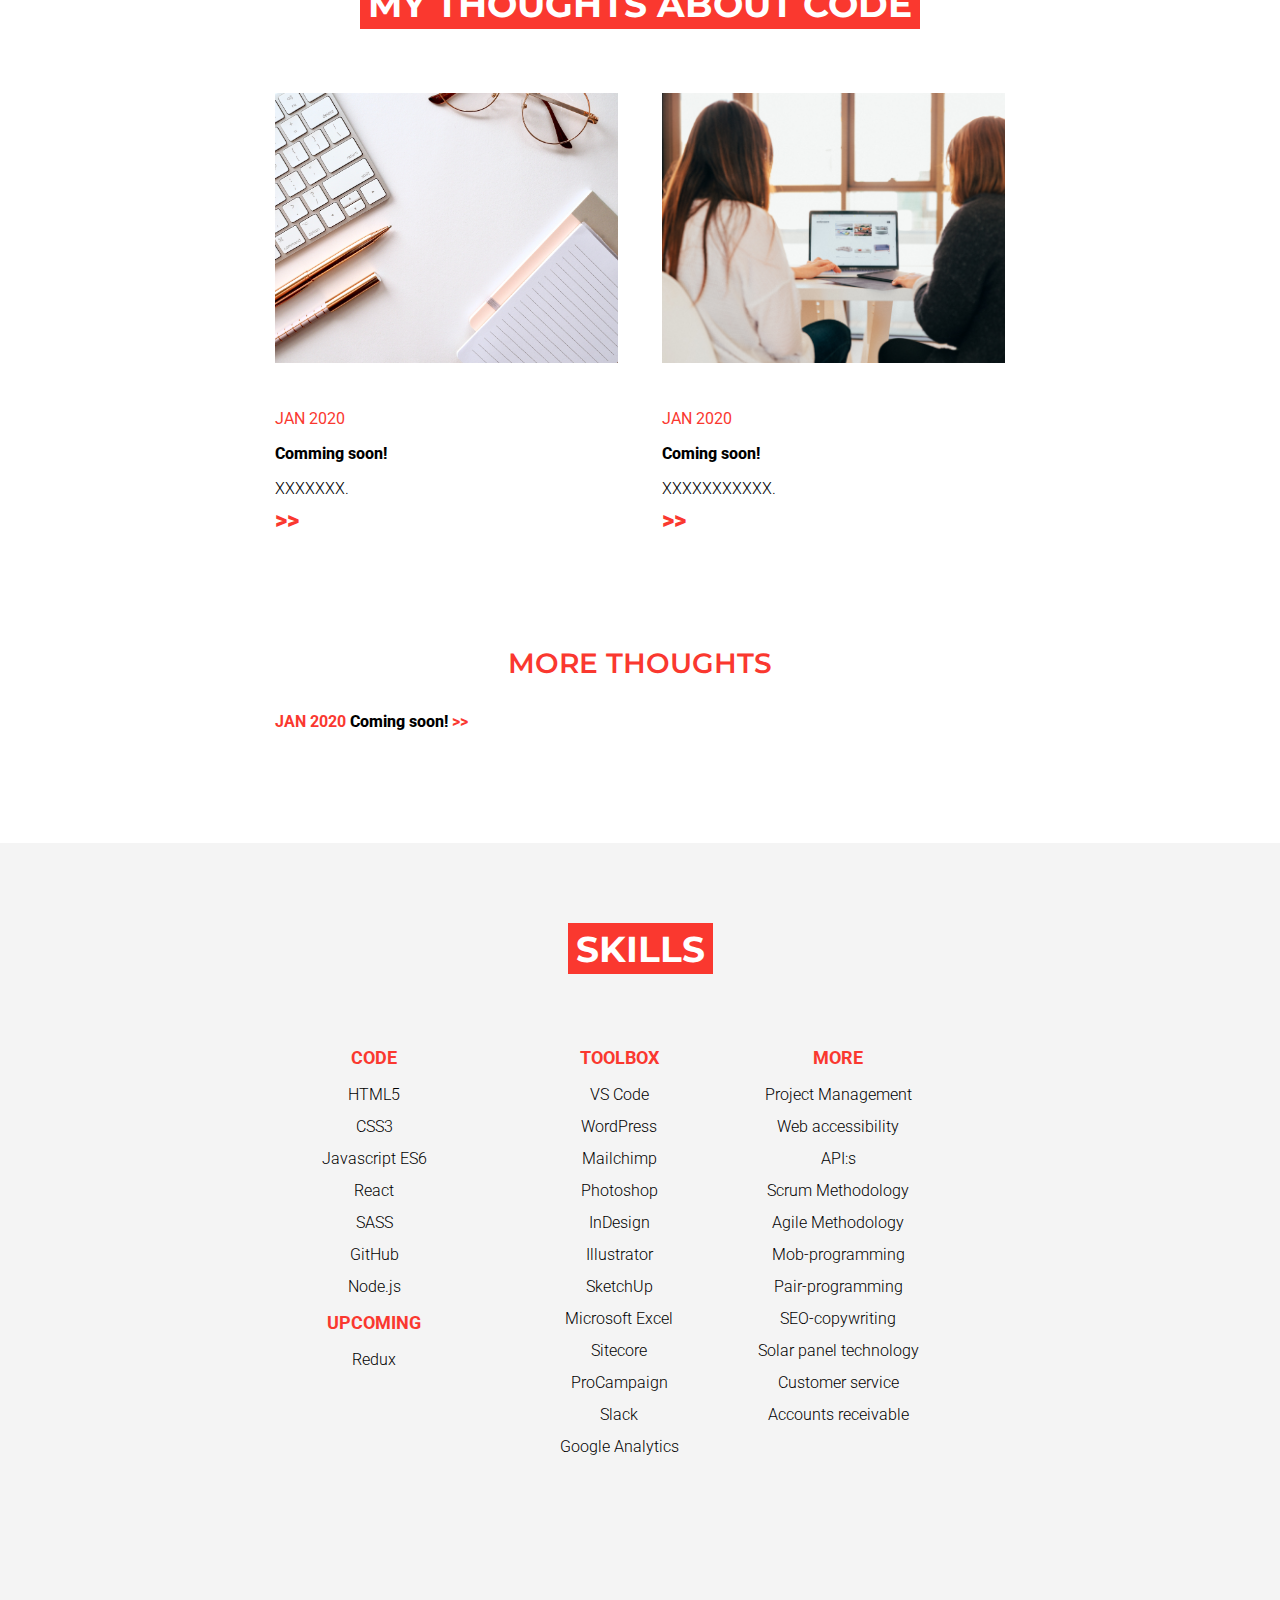
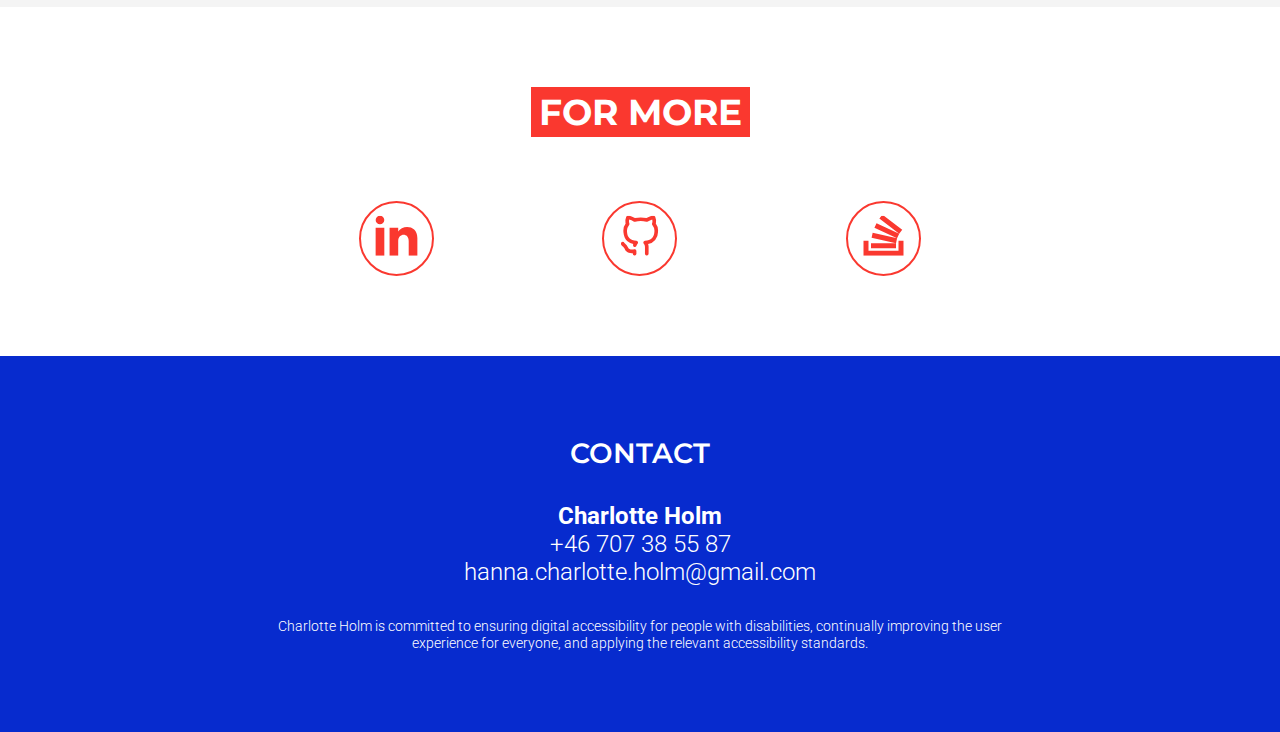
==== commit 91a8e3ea: "Update index.html" ====
--- a/code/index.html
+++ b/code/index.html
@@ -87,8 +87,8 @@
           <div class="flex_container">
             <img src="Images/movies.jpg" alt="Movie project image" class="featured_img">
             <h4 id="featured_1">MOVIE PROJECT BUILT IN REACT.</h4>
-            <p>COMING SOON. <a
-                href="https://github.com/HannaCharlotteHolm?tab=repositories" aria-describedby="featured_1"
+            <p>A web app where you can find information about the most popular movies right now. Built with React and a public API. <a
+                href="https://github.com/HannaCharlotteHolm/project-movies" aria-describedby="featured_1"
                 target="_blank">>></a>
             </p>
             <div class="featured_projects_tags">
@@ -113,8 +113,8 @@
           <div class="flex_container">
             <img src="Images/happy.jpg" alt="Happy Thoughts project image" class="featured_img">
             <h4 id="featured_3">HAPPY THOUGHTS.</h4>
-            <p>COOMING SOON. <a
-                href="https://github.com/HannaCharlotteHolm?tab=repositories" aria-describedby="featured_3"
+            <p>A web app built with React, HTML and StyledComponents to fetch and post Happy Thoughts to an API. <a
+                href="https://github.com/HannaCharlotteHolm/project-happy-thoughts" aria-describedby="featured_3"
                 target="_blank">>></a>
             </p>
             <div class="featured_projects_tags">
@@ -138,6 +138,8 @@
           </div>
         </div>
         <h3>Other Projects</h3>
+        <p class="other_projects_paragraph" id="other_projects_5"><span>BARCODE SCANNER</span> React/Redux application that fetch data from an Open Food Facts API and presents Macro of product. Design created with styled components. <a href="https://github.com/HannaCharlotteHolm/project-nutrition" aria-describedby="other_projects_5"
+            target="_blank">>></a></p>
         <p class="other_projects_paragraph" id="other_projects_1"><span>NEWS SITE.</span> Responsive website built with
           HTML5 and CSS3. <a href="https://github.com/HannaCharlotteHolm/project-2" aria-describedby="other_projects_1"
             target="_blank">>></a></p>
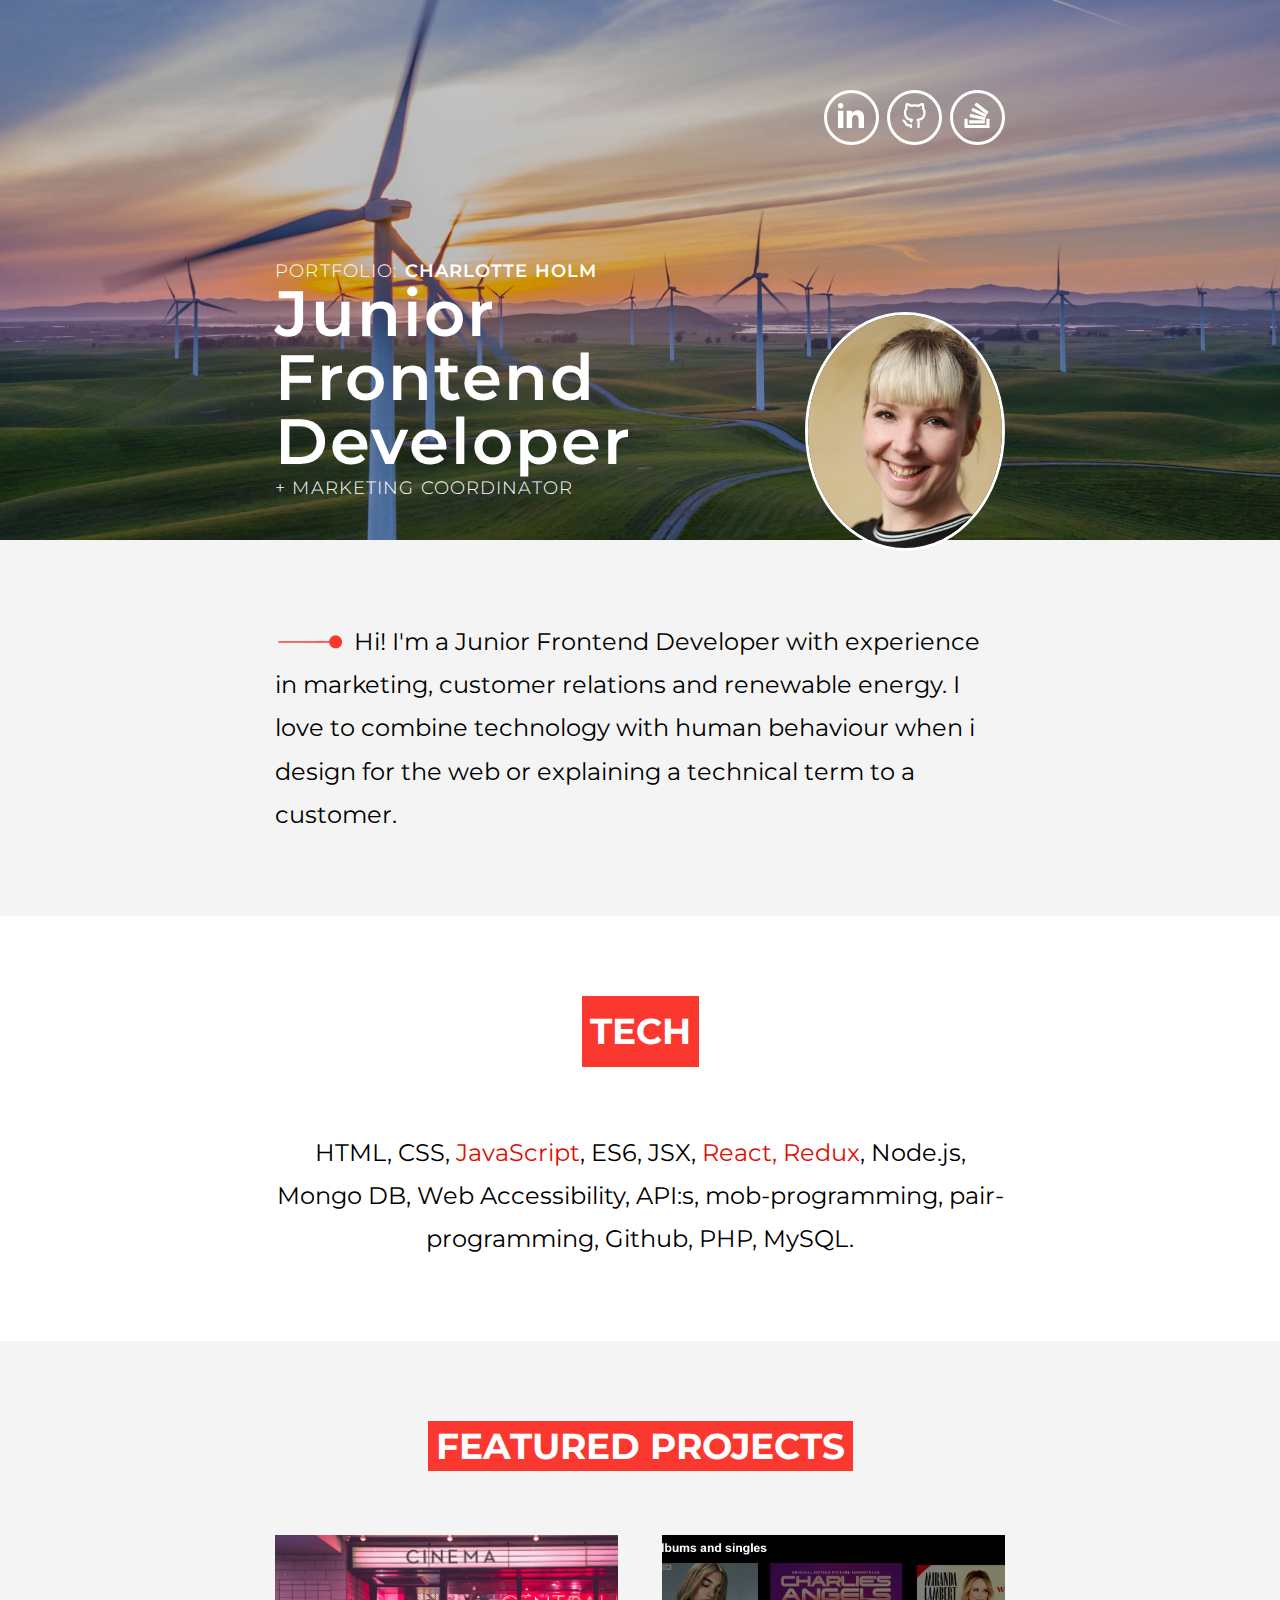
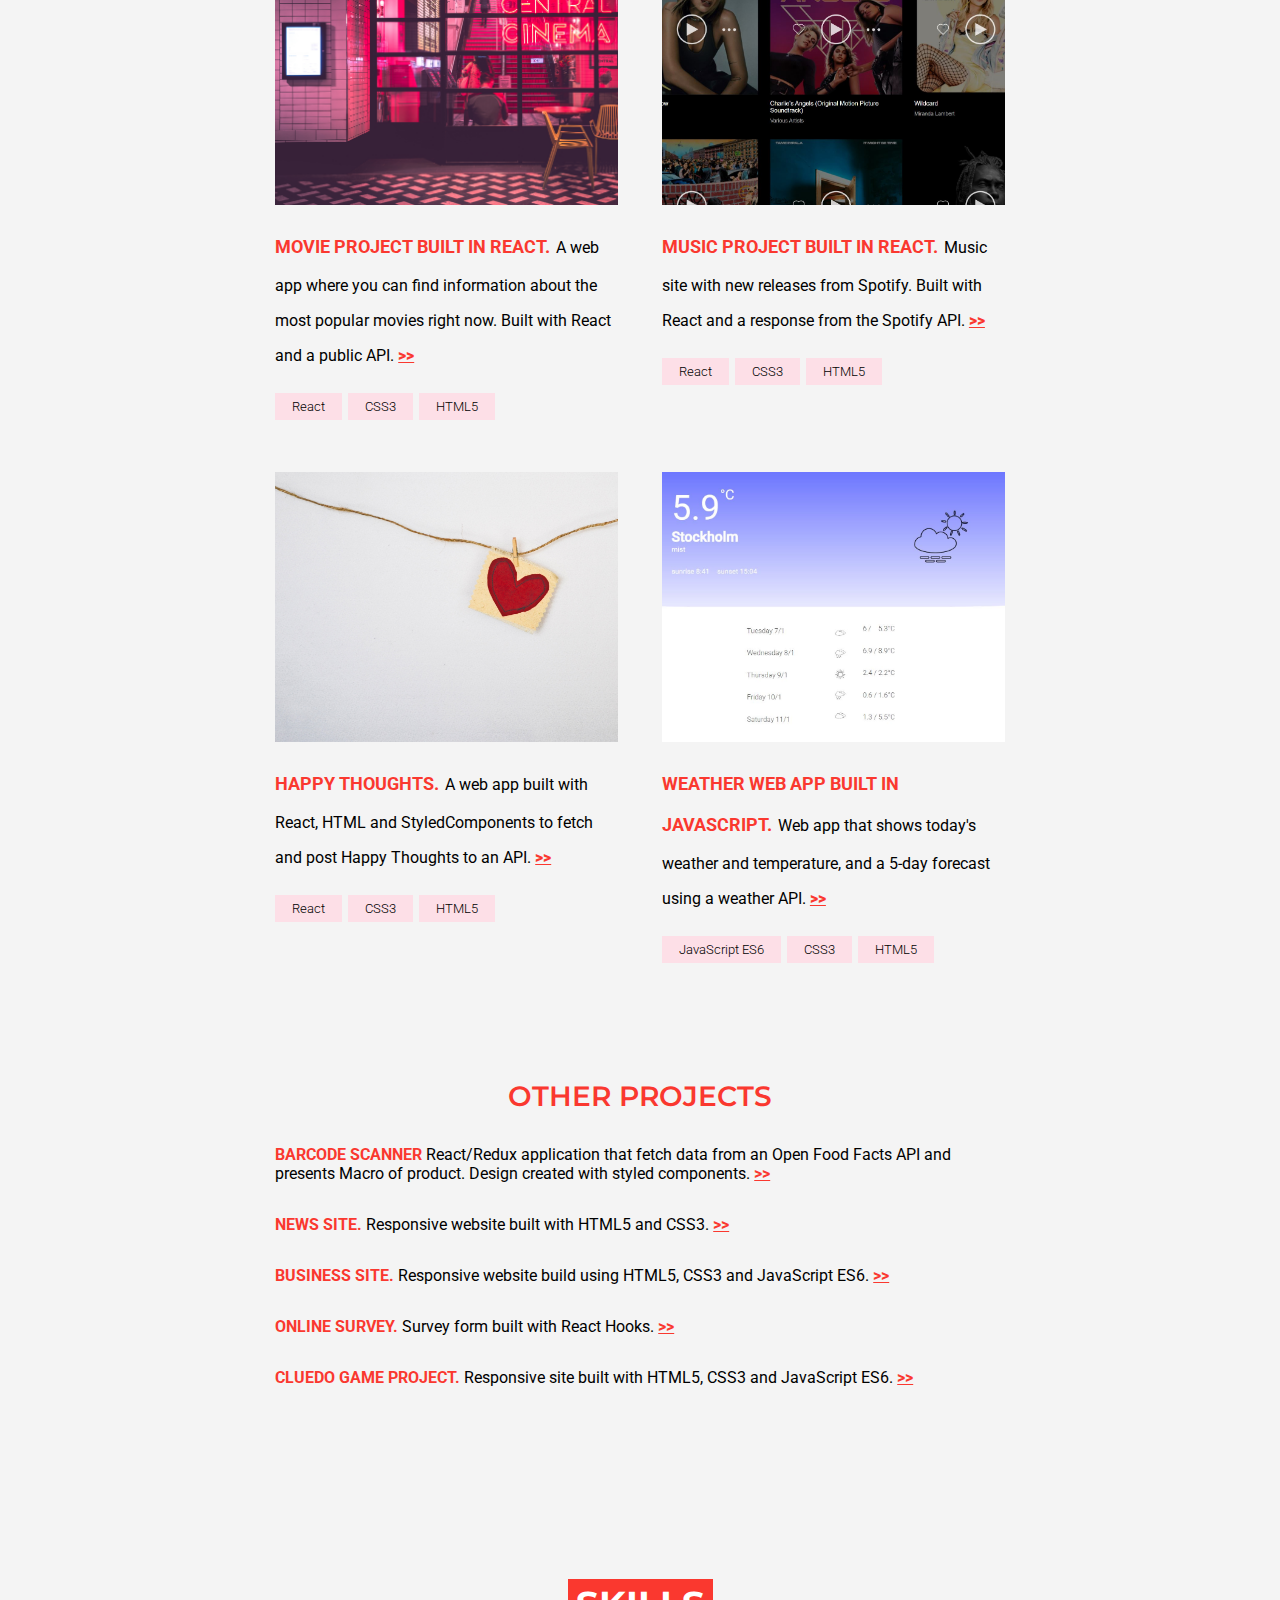
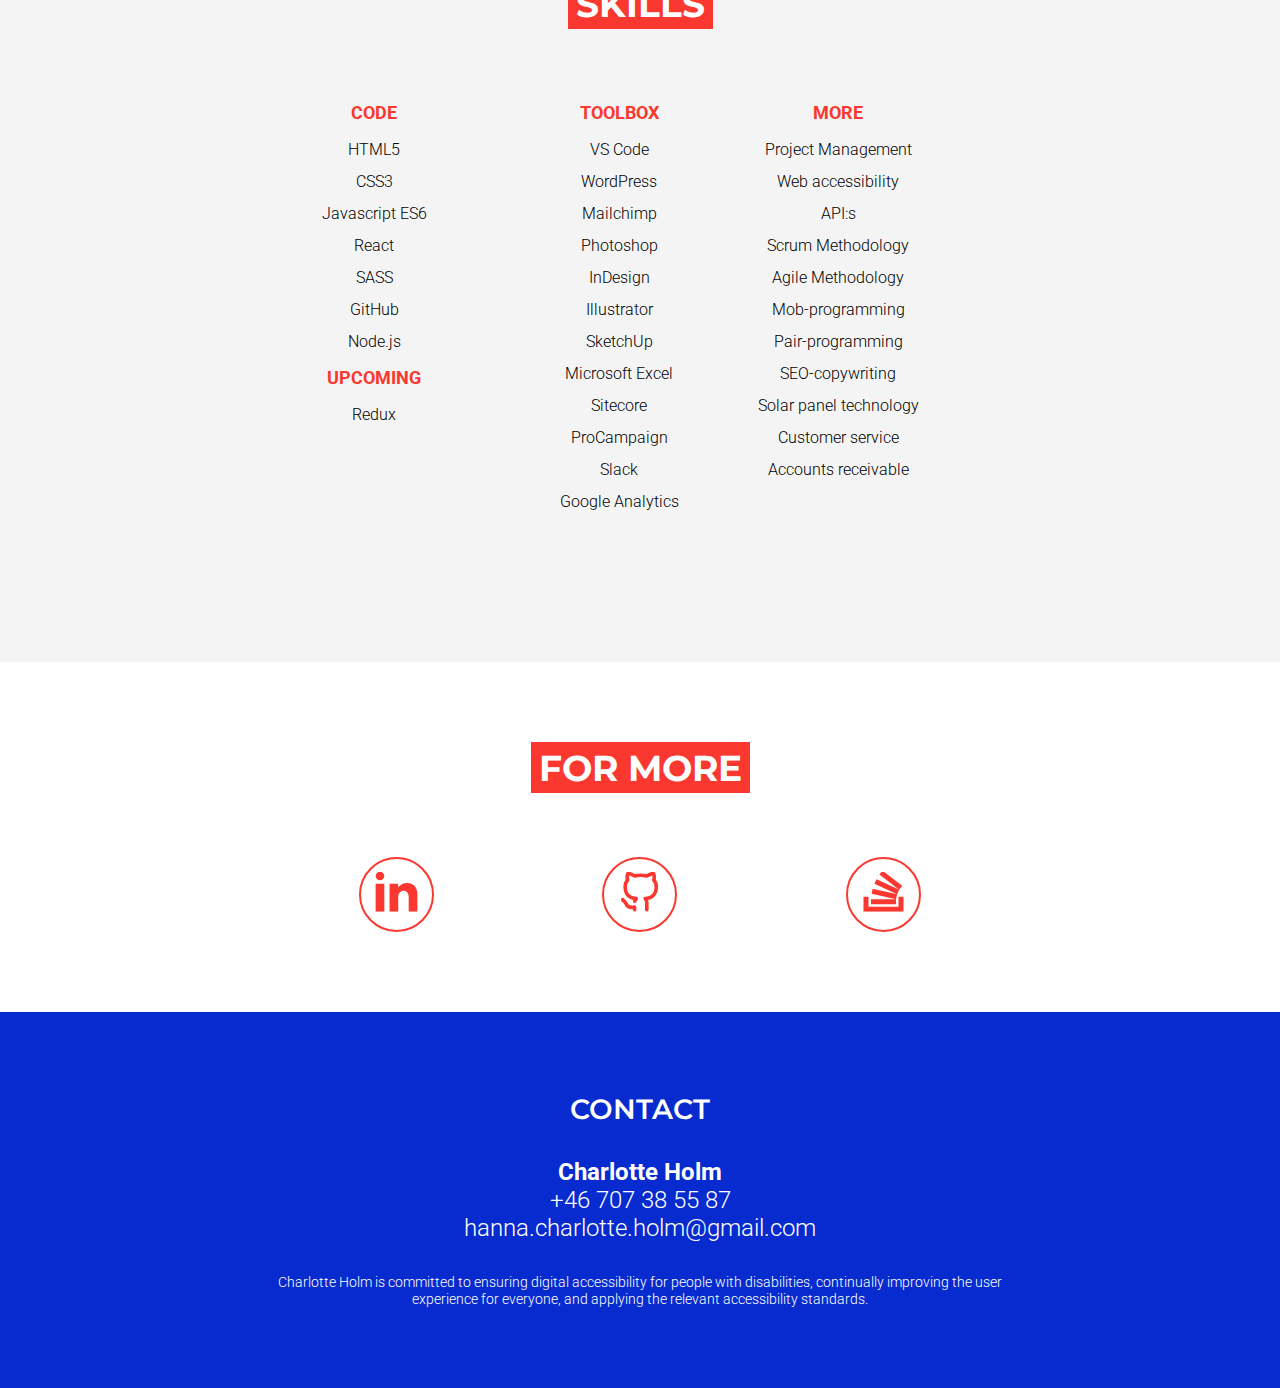
==== commit e34d4ac0: "Update index.html" ====
--- a/code/index.html
+++ b/code/index.html
@@ -62,7 +62,7 @@
           <div class="personal_data_info">
             <p>Portfolio: <span>Charlotte Holm</span></p>
             <h1>Junior Frontend Developer</h1>
-            <p>+ Junior Marketing Coordinator</p>
+            <p>+ Marketing Coordinator</p>
           </div>
           <img class="profile_image" src="Images/charlotte_profile.jpg" alt="Photo of Charlotte Holm">
         </div>
@@ -77,7 +77,7 @@
     <section class="tech">
       <div class="tech_div">
         <h2>Tech</h2>
-        <p>HTML, CSS, Flexbox,<span> JavaScript</span>, ES6, JSX, <span>React, React Hooks, Redux</span>, Node.js, Mongo DB, Web Accessibility, API:s, mob-programming, pair-programming, Github, PHP, MySQL.</p>
+        <p>HTML, CSS,<span> JavaScript</span>, ES6, JSX, <span>React, Redux</span>, Node.js, Mongo DB, Web Accessibility, API:s, mob-programming, pair-programming, Github, PHP, MySQL.</p>
       </div>
     </section>
     <section class="featured_projects">
@@ -155,7 +155,7 @@
             aria-describedby="other_projects_4" target="_blank">>></a></p>
       </div>
     </section>
-    <section class="my_thoughts">
+    <!-- <section class="my_thoughts">
       <div class="my_thoughts_div">
         <h2>My thoughts <span>about code</span></h2>
         <div class="projects_flex">
@@ -181,7 +181,7 @@
             href="#"
             aria-haspopup="true" aria-describedby="more_thoughts_1" target="_blank">>></a></p>
       </div>
-    </section>
+    </section> -->
     <section class="skills">
       <div class="skills_div">
         <h2>Skills</h2>
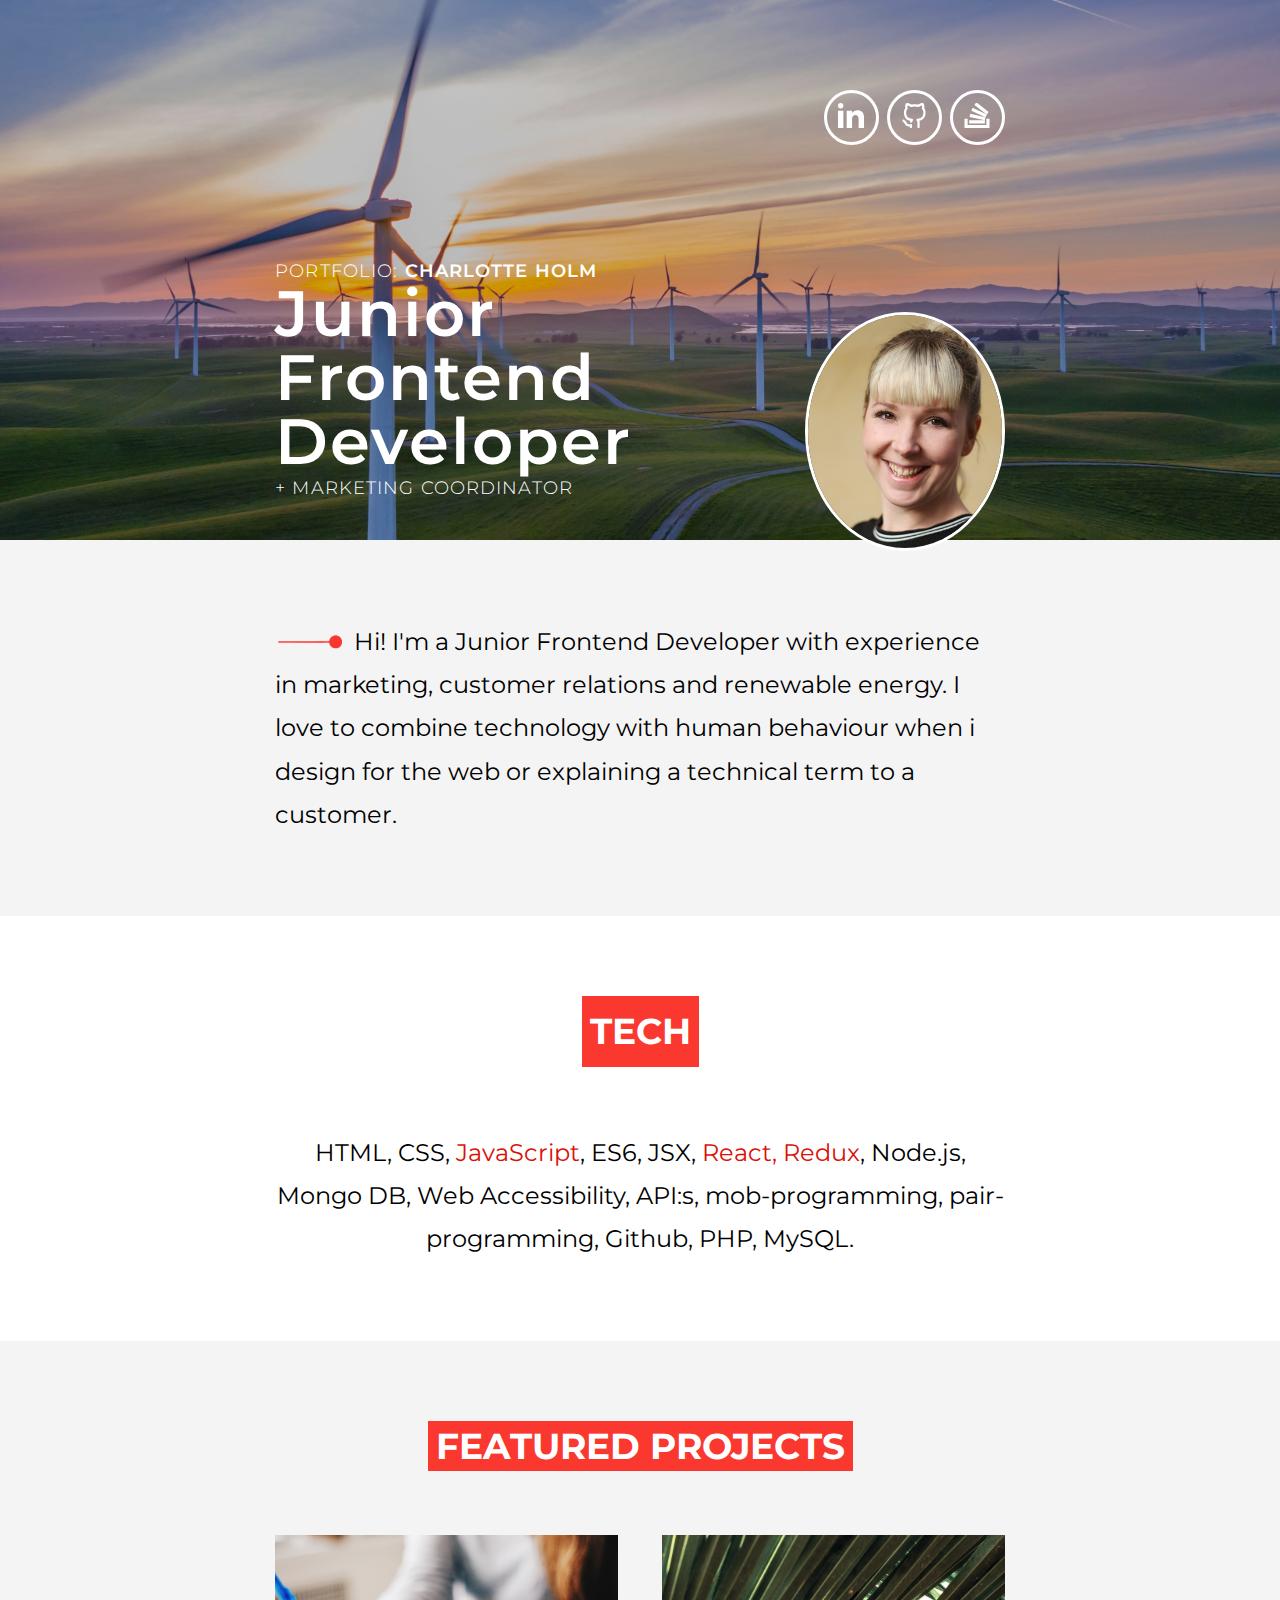
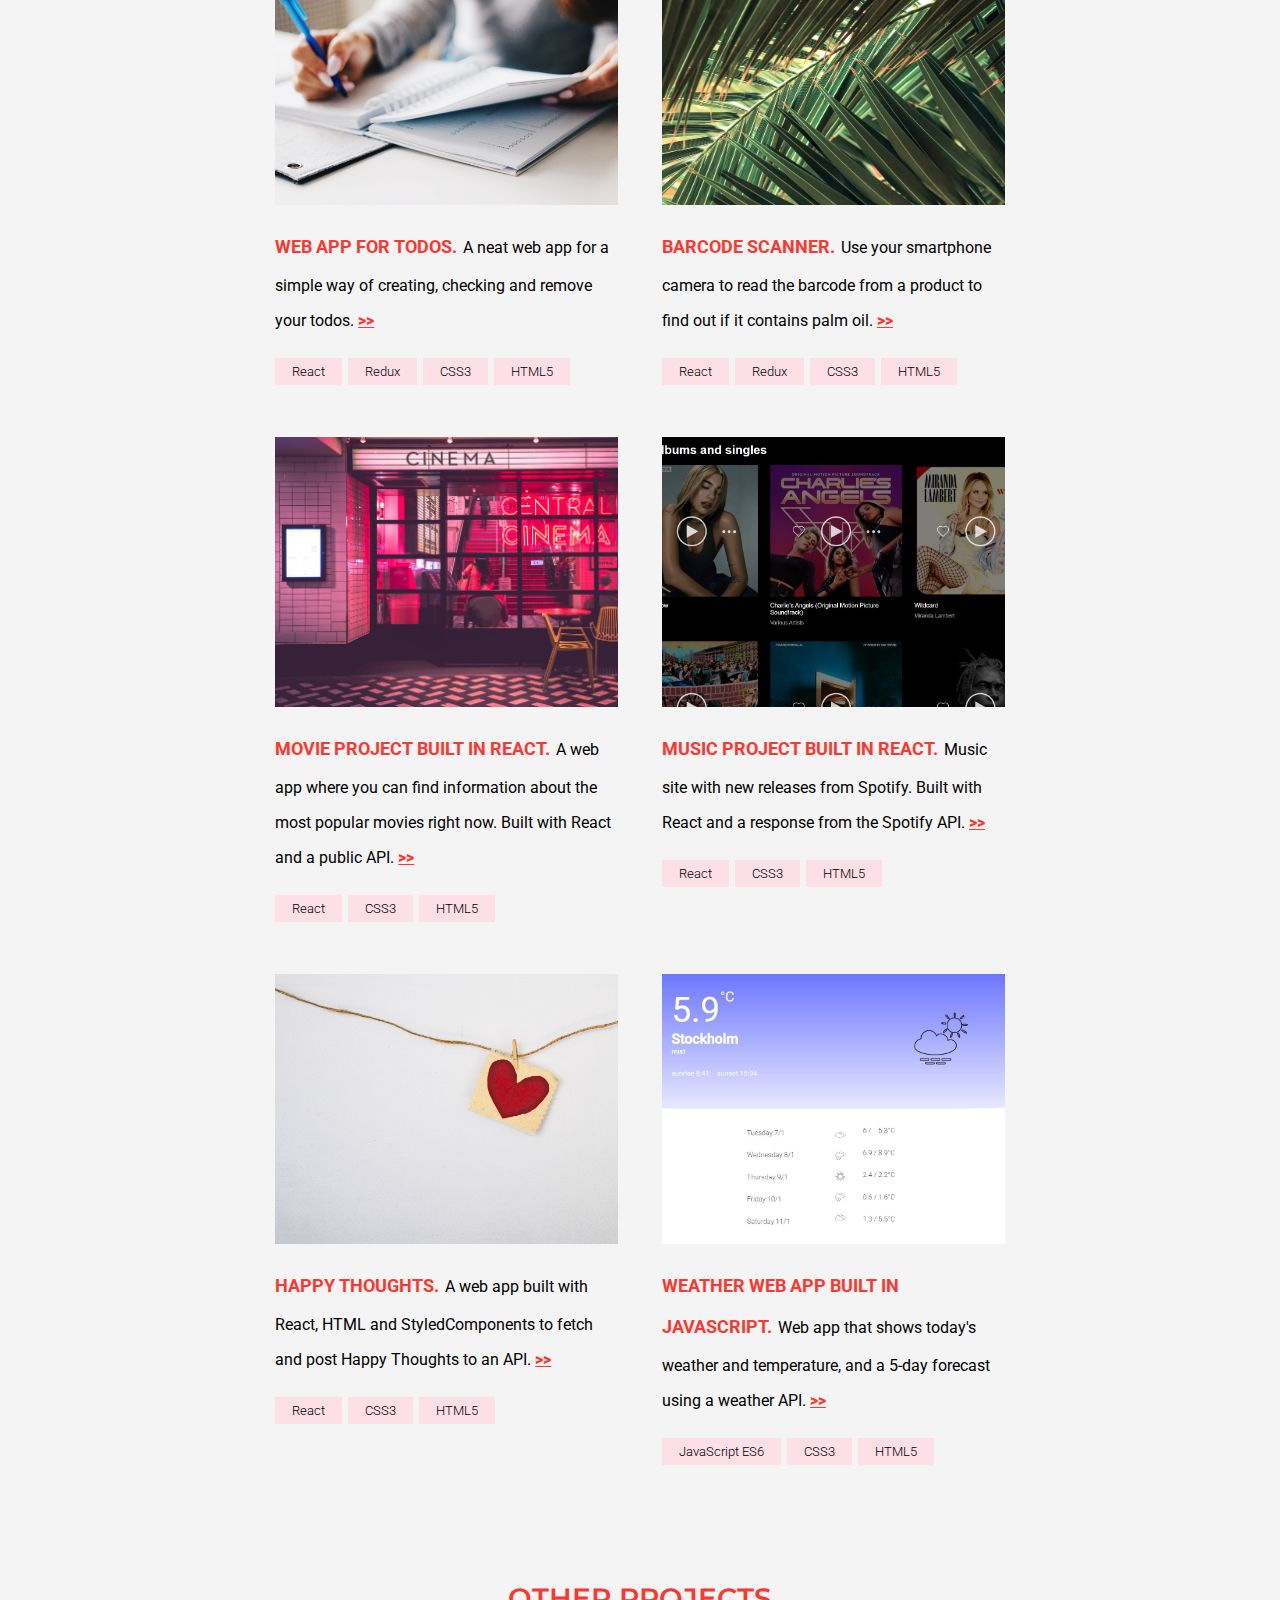
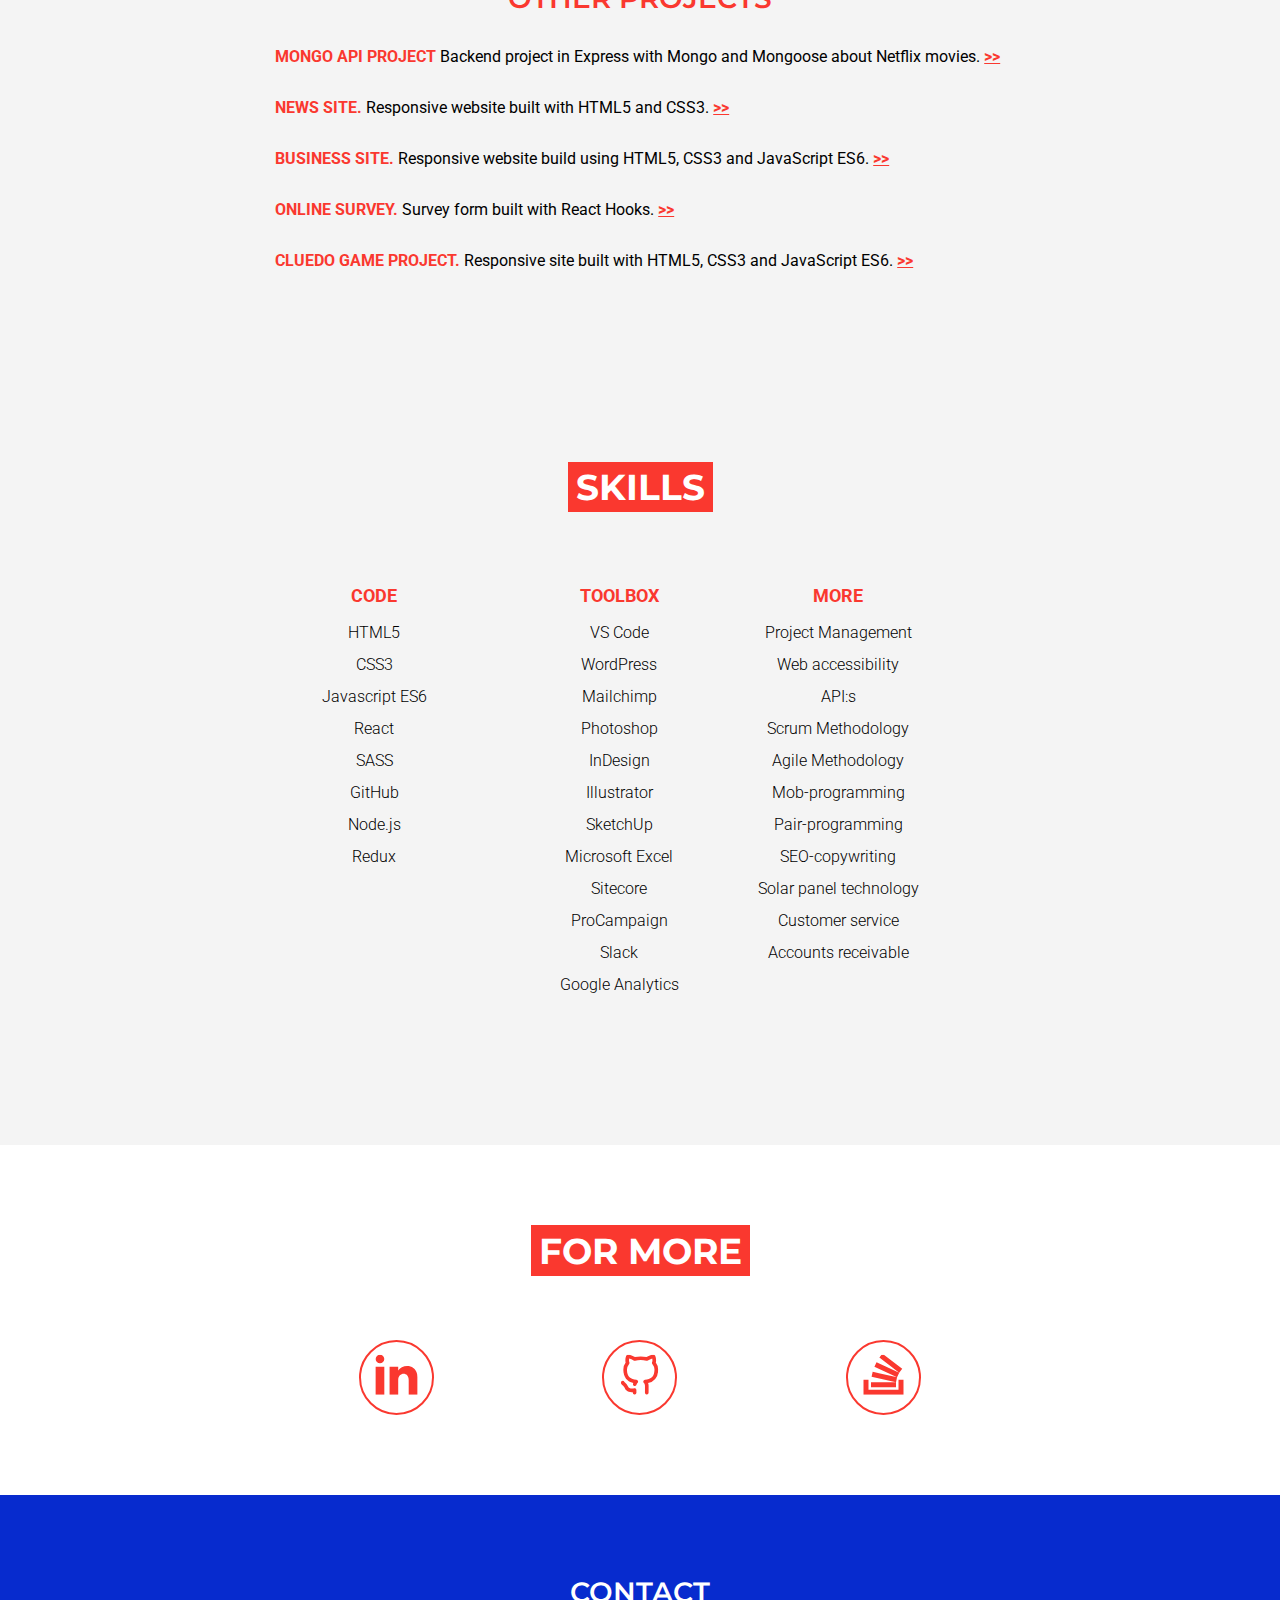
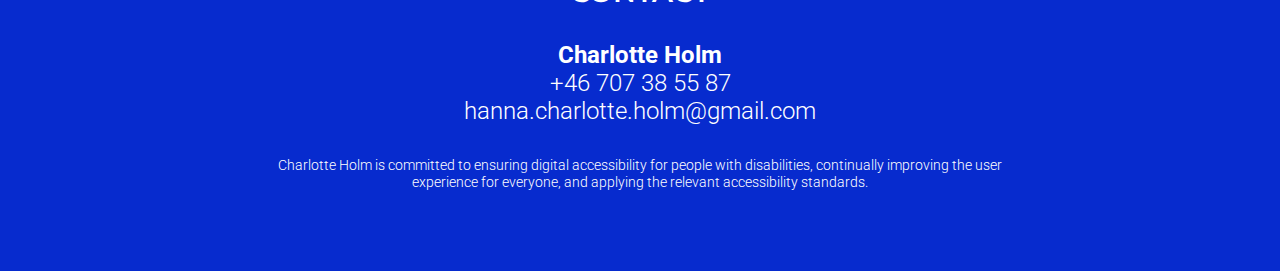
==== commit b8b38379: "Updated with new projects" ====
--- a/code/index.html
+++ b/code/index.html
@@ -84,50 +84,96 @@
       <div class="featured_projects_div">
         <h2>Featured Projects</h2>
         <div class="projects_flex">
-          <div class="flex_container">
-            <img src="Images/movies.jpg" alt="Movie project image" class="featured_img">
-            <h4 id="featured_1">MOVIE PROJECT BUILT IN REACT.</h4>
+
+          <div class="flex_container">
+            <a href="https://github.com/HannaCharlotteHolm/project-todos" target="_blank">
+              <img src="Images/todos.JPG" alt="Nutrition project image" class="featured_img">
+            </a>
+            <h4 id="featured_1">Web app for Todos.</h4>
+            <p>A neat web app for a simple way of creating, checking and remove your todos. <a
+                href="https://github.com/HannaCharlotteHolm/project-todos" aria-describedby="featured_1"
+                target="_blank">>></a>
+            </p>
+            <div class="featured_projects_tags">
+              <p>React</p>
+              <p>Redux</p>
+              <p>CSS3</p>
+              <p>HTML5</p>
+            </div>
+          </div>
+
+          <div class="flex_container">
+            <a href="https://github.com/HannaCharlotteHolm/project-nutrition" target="_blank">
+              <img src="Images/palm.jpg" alt="Nutrition project image" class="featured_img">
+            </a>
+            <h4 id="featured_2">Barcode scanner.</h4>
+            <p>Use your smartphone camera to read the barcode from a product to find out if it contains palm oil. <a
+                href="https://github.com/HannaCharlotteHolm/project-nutrition" aria-describedby="featured_2"
+                target="_blank">>></a>
+            </p>
+            <div class="featured_projects_tags">
+              <p>React</p>
+              <p>Redux</p>
+              <p>CSS3</p>
+              <p>HTML5</p>
+            </div>
+          </div>
+          
+          <div class="flex_container">
+            <a href="https://github.com/HannaCharlotteHolm/project-movies" target="_blank">
+              <img src="Images/movies.jpg" alt="Movie project image" class="featured_img">
+            </a>
+              <h4 id="featured_3">MOVIE PROJECT BUILT IN REACT.</h4>
             <p>A web app where you can find information about the most popular movies right now. Built with React and a public API. <a
-                href="https://github.com/HannaCharlotteHolm/project-movies" aria-describedby="featured_1"
-                target="_blank">>></a>
-            </p>
-            <div class="featured_projects_tags">
-              <p>React</p>
-              <p>CSS3</p>
-              <p>HTML5</p>
-            </div>
-          </div>
-          <div class="flex_container">
-            <img src="Images/music.JPG" alt="Music project image" class="featured_img">
-            <h4 id="featured_2">MUSIC PROJECT BUILT IN REACT.</h4>
+                href="https://github.com/HannaCharlotteHolm/project-movies" aria-describedby="featured_3"
+                target="_blank">>></a>
+            </p>
+            <div class="featured_projects_tags">
+              <p>React</p>
+              <p>CSS3</p>
+              <p>HTML5</p>
+            </div>
+          </div>
+          
+          <div class="flex_container">
+            <a href="https://github.com/HannaCharlotteHolm/project-music-releases" target="_blank">
+              <img src="Images/music.JPG" alt="Music project image" class="featured_img">
+            </a>
+            <h4 id="featured_4">MUSIC PROJECT BUILT IN REACT.</h4>
             <p>Music site with new releases from Spotify. Built with React and a response from the Spotify API. <a
-                href="https://github.com/HannaCharlotteHolm/project-music-releases" aria-describedby="featured_2"
-                target="_blank">>></a>
-            </p>
-            <div class="featured_projects_tags">
-              <p>React</p>
-              <p>CSS3</p>
-              <p>HTML5</p>
-            </div>
-          </div>
-          <div class="flex_container">
-            <img src="Images/happy.jpg" alt="Happy Thoughts project image" class="featured_img">
-            <h4 id="featured_3">HAPPY THOUGHTS.</h4>
+                href="https://github.com/HannaCharlotteHolm/project-music-releases" aria-describedby="featured_4"
+                target="_blank">>></a>
+            </p>
+            <div class="featured_projects_tags">
+              <p>React</p>
+              <p>CSS3</p>
+              <p>HTML5</p>
+            </div>
+          </div>
+
+          <div class="flex_container">
+            <a href="https://github.com/HannaCharlotteHolm/project-happy-thoughts" target="_blank">
+              <img src="Images/happy.jpg" alt="Happy Thoughts project image" class="featured_img">
+            </a>
+            <h4 id="featured_5">HAPPY THOUGHTS.</h4>
             <p>A web app built with React, HTML and StyledComponents to fetch and post Happy Thoughts to an API. <a
-                href="https://github.com/HannaCharlotteHolm/project-happy-thoughts" aria-describedby="featured_3"
-                target="_blank">>></a>
-            </p>
-            <div class="featured_projects_tags">
-              <p>React</p>
-              <p>CSS3</p>
-              <p>HTML5</p>
-            </div>
-          </div>
-          <div class="flex_container">
-            <img src="Images/weather.JPG" alt="Weather web app image" class="featured_img">
-            <h4 id="featured_4">WEATHER WEB APP BUILT IN JAVASCRIPT.</h4>
+                href="https://github.com/HannaCharlotteHolm/project-happy-thoughts" aria-describedby="featured_5"
+                target="_blank">>></a>
+            </p>
+            <div class="featured_projects_tags">
+              <p>React</p>
+              <p>CSS3</p>
+              <p>HTML5</p>
+            </div>
+          </div>
+
+          <div class="flex_container">
+            <a href="https://github.com/HannaCharlotteHolm/project-weather-app" target="_blank">
+             <img src="Images/weather.JPG" alt="Weather web app image" class="featured_img">
+            </a>
+            <h4 id="featured_6">WEATHER WEB APP BUILT IN JAVASCRIPT.</h4>
             <p>Web app that shows today's weather and temperature, and a 5-day forecast using a weather API. <a
-                href="https://github.com/HannaCharlotteHolm/project-weather-app" aria-describedby="featured_4"
+                href="https://github.com/HannaCharlotteHolm/project-weather-app" aria-describedby="featured_6"
                 target="_blank">>></a>
             </p>
             <div class="featured_projects_tags">
@@ -137,24 +183,26 @@
             </div>
           </div>
         </div>
+
         <h3>Other Projects</h3>
-        <p class="other_projects_paragraph" id="other_projects_5"><span>BARCODE SCANNER</span> React/Redux application that fetch data from an Open Food Facts API and presents Macro of product. Design created with styled components. <a href="https://github.com/HannaCharlotteHolm/project-nutrition" aria-describedby="other_projects_5"
+        <p class="other_projects_paragraph" id="other_projects_1"><span>MONGO API PROJECT</span> Backend project in Express with Mongo and Mongoose about Netflix movies. 
+          <a href="https://github.com/HannaCharlotteHolm/project-mongo-api" aria-describedby="other_projects_1"
             target="_blank">>></a></p>
-        <p class="other_projects_paragraph" id="other_projects_1"><span>NEWS SITE.</span> Responsive website built with
-          HTML5 and CSS3. <a href="https://github.com/HannaCharlotteHolm/project-2" aria-describedby="other_projects_1"
+        <p class="other_projects_paragraph" id="other_projects_2"><span>NEWS SITE.</span> Responsive website built with
+          HTML5 and CSS3. <a href="https://github.com/HannaCharlotteHolm/project-2" aria-describedby="other_projects_2"
             target="_blank">>></a></p>
-        <p class="other_projects_paragraph" id="other_projects_2"><span>BUSINESS SITE.</span> Responsive website build
+        <p class="other_projects_paragraph" id="other_projects_3"><span>BUSINESS SITE.</span> Responsive website build
           using HTML5, CSS3 and JavaScript ES6. <a href="https://github.com/HannaCharlotteHolm/project-3"
-            aria-describedby="other_projects_2" target="_blank">>></a>
-        </p>
-        <p class="other_projects_paragraph" id="other_projects_3"><span>ONLINE SURVEY.</span> Survey form built with
+            aria-describedby="other_projects_3" target="_blank">>></a></p>
+        <p class="other_projects_paragraph" id="other_projects_4"><span>ONLINE SURVEY.</span> Survey form built with
           React Hooks. <a href="https://github.com/HannaCharlotteHolm/project-survey" aria-describedby="other_projects_3"
             target="_blank">>></a></p>
-        <p class="other_projects_paragraph" id="other_projects_4"><span>CLUEDO GAME PROJECT.</span> Responsive site
+        <p class="other_projects_paragraph" id="other_projects_5"><span>CLUEDO GAME PROJECT.</span> Responsive site
           built with HTML5, CSS3 and JavaScript ES6. <a href="https://github.com/HannaCharlotteHolm/project-cluedo"
             aria-describedby="other_projects_4" target="_blank">>></a></p>
       </div>
     </section>
+
     <!-- <section class="my_thoughts">
       <div class="my_thoughts_div">
         <h2>My thoughts <span>about code</span></h2>
@@ -198,13 +246,9 @@
               <p>SASS</p>
               <p>GitHub</p>
               <p>Node.js</p>
-            </div>
-            <div>
-              <h4>
-                Upcoming
-              </h4>
               <p>Redux</p>
             </div>
+            
           </div>
           <div class="skills_flex_container_right">
             <div class="skills_third_column">
